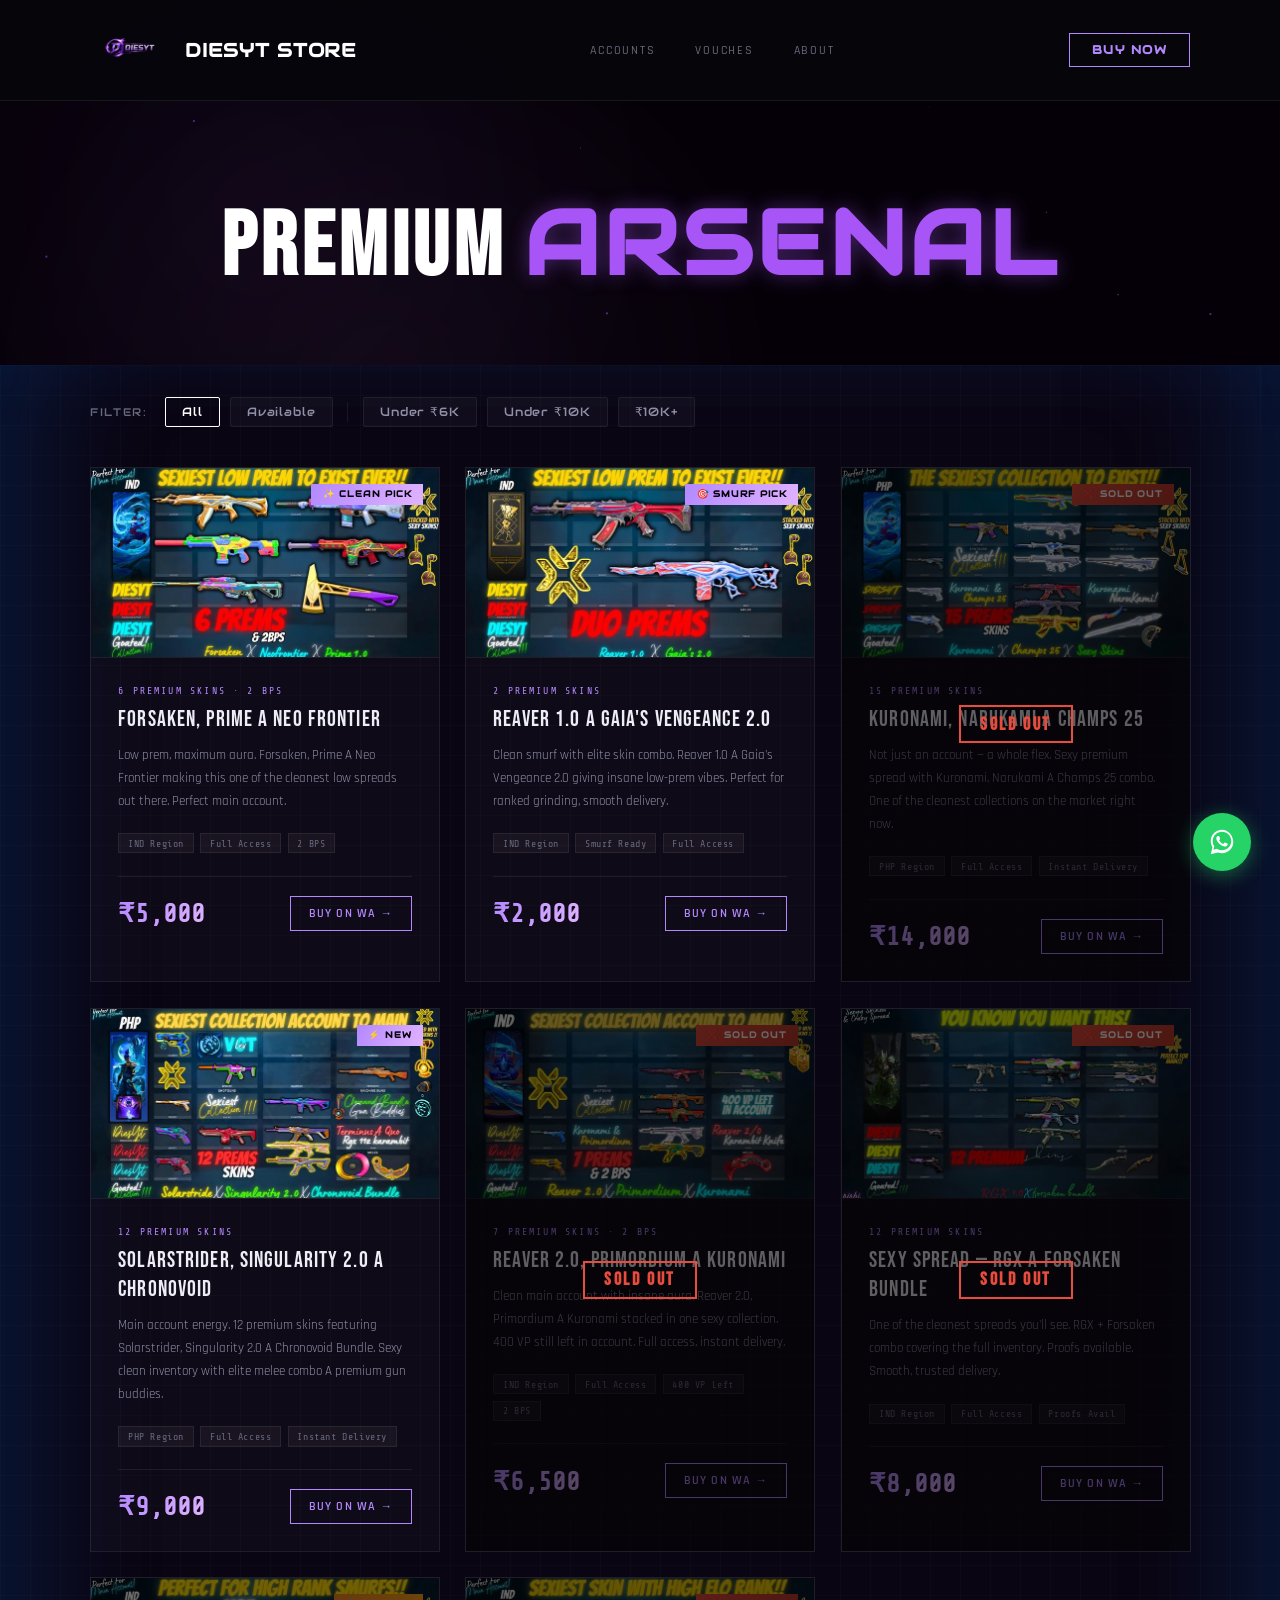
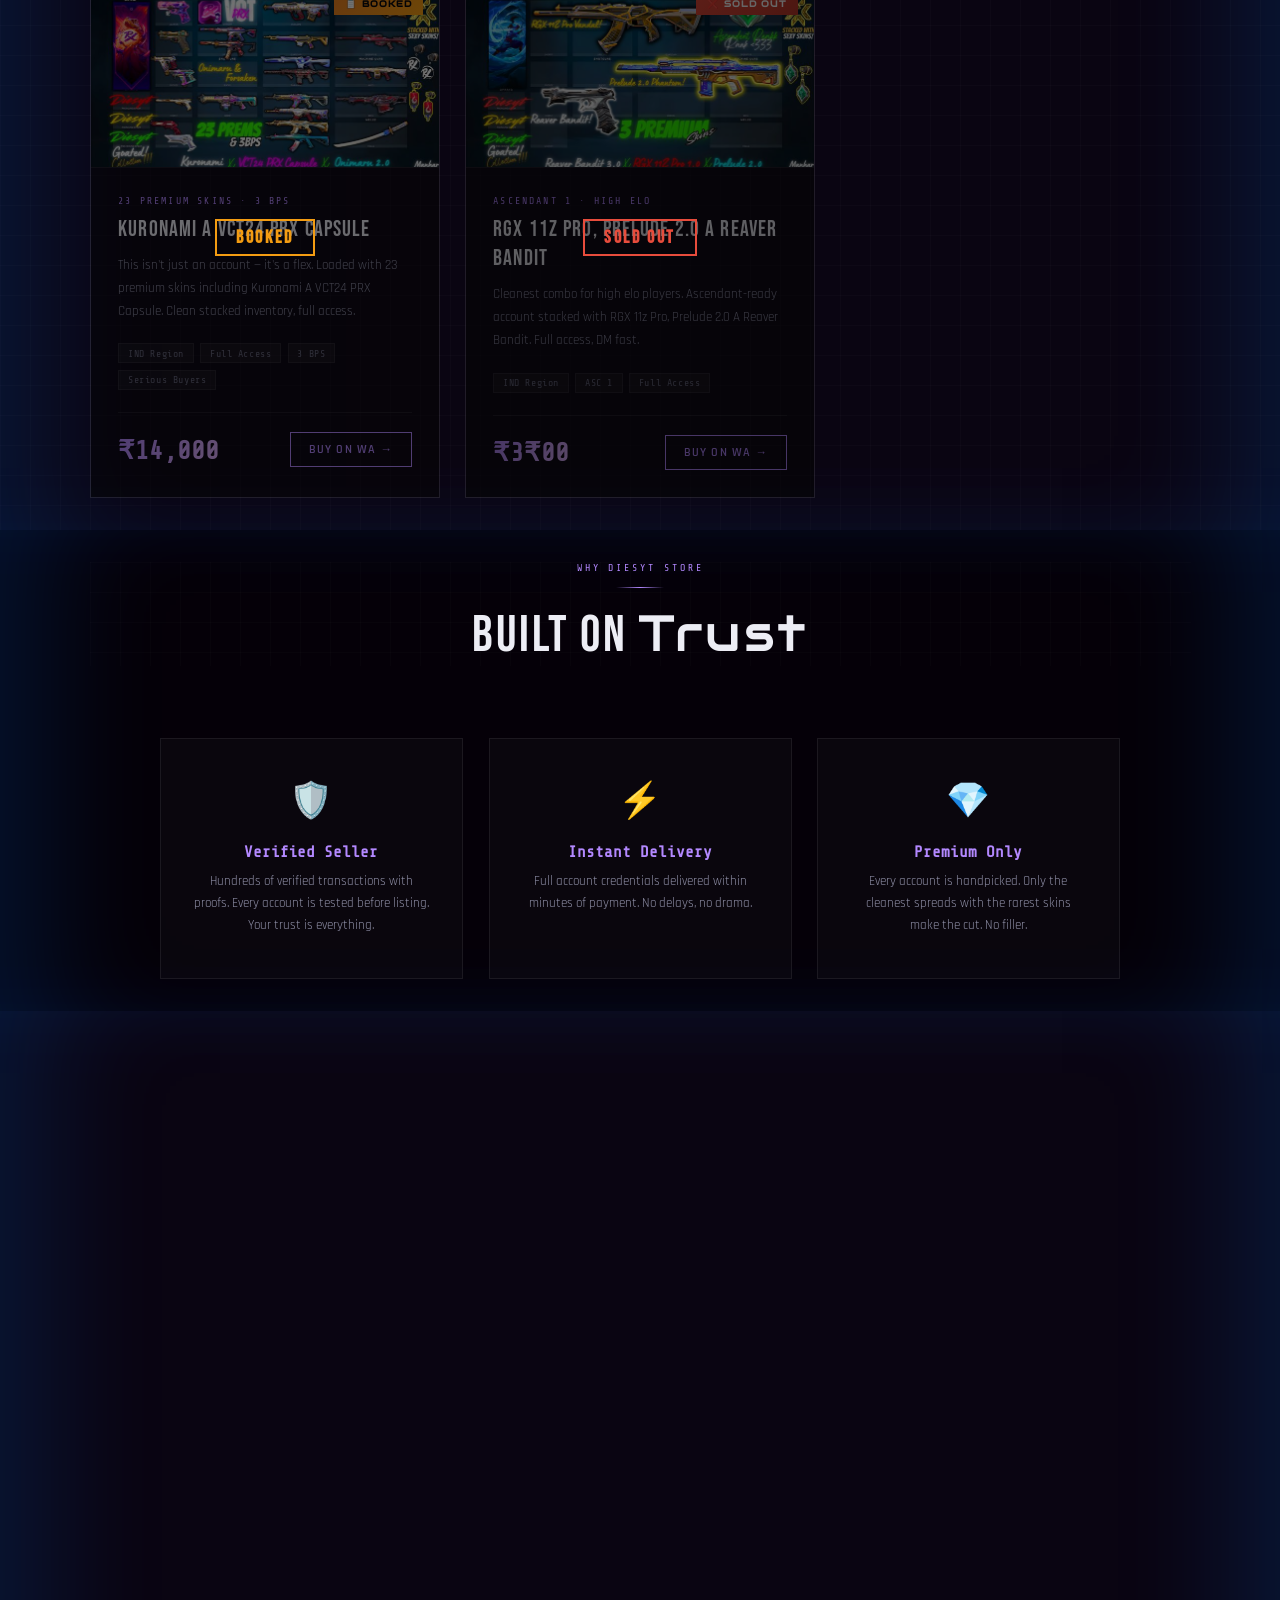
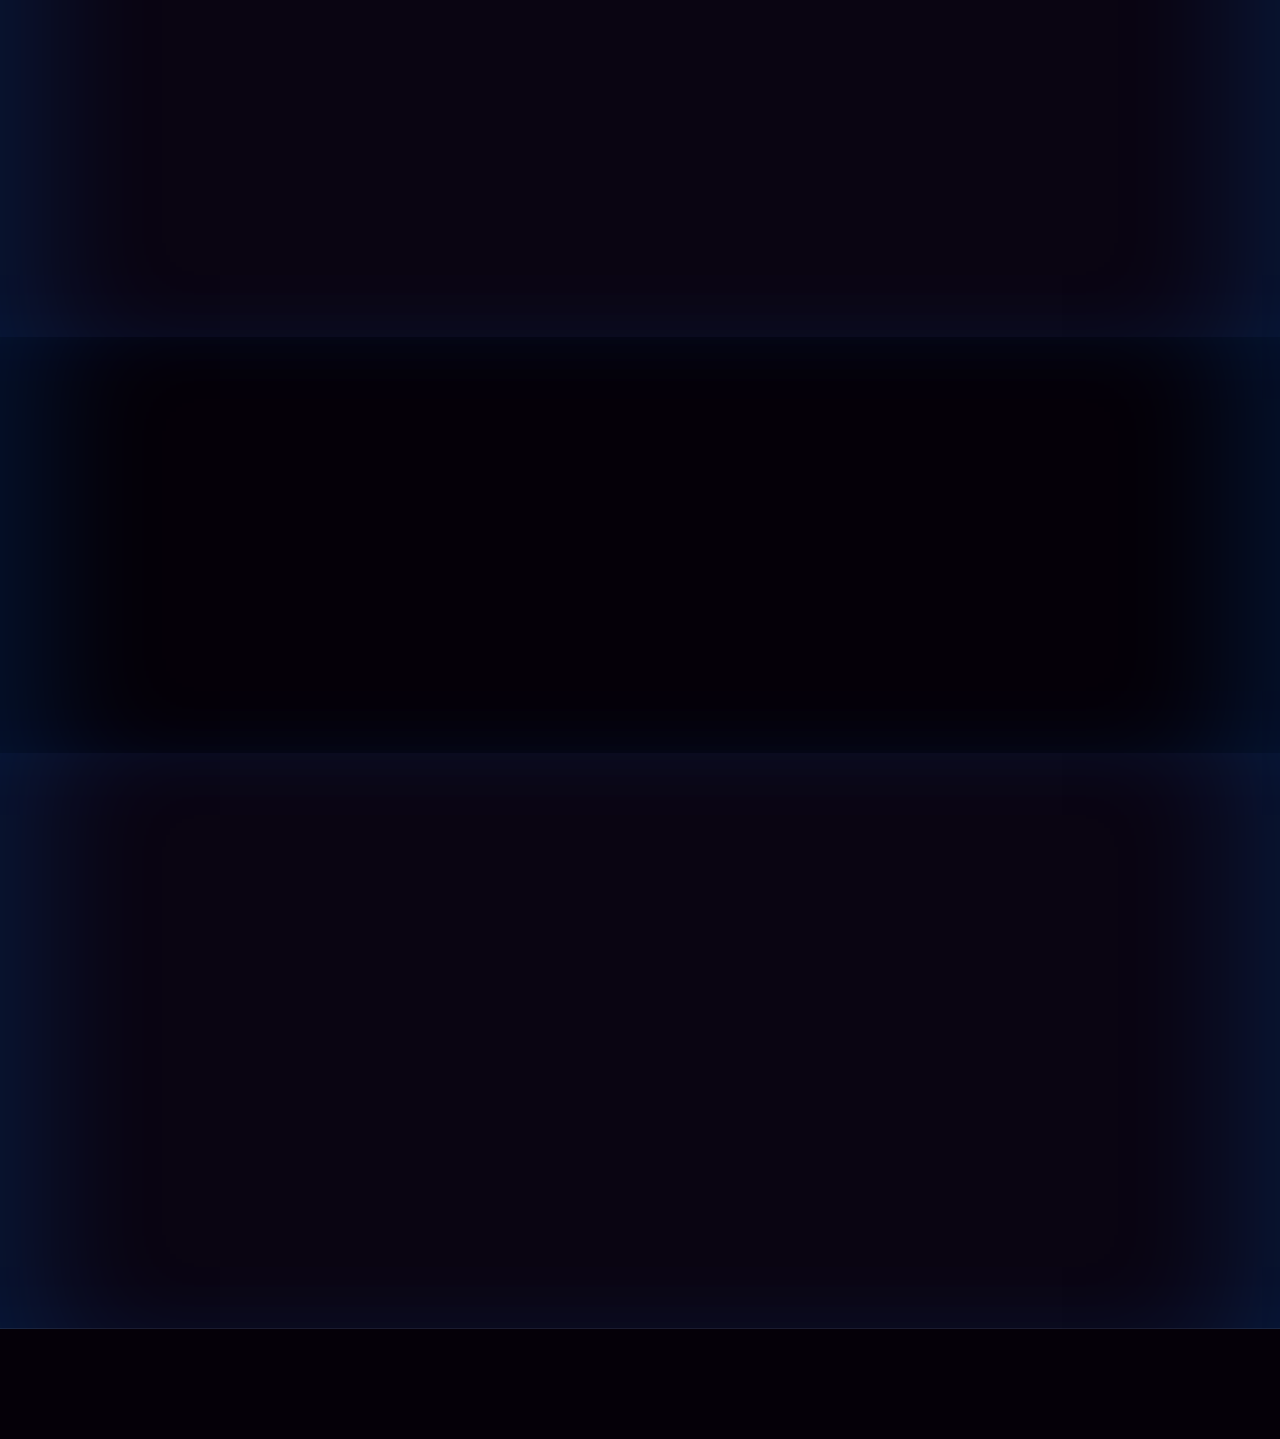
==== accounts.html @ c66bad21 "Add files via upload" ====
﻿<!DOCTYPE html>
<html lang="en">
<head>
  <meta charset="UTF-8" />
  <meta name="viewport" content="width=device-width, initial-scale=1.0" />
  <title>DIESYT STORE — Premium Valorant Accounts</title>
  <link href="https://fonts.googleapis.com/css2?family=Audiowide&family=Bebas+Neue&family=Rajdhani:wght@400;500;600;700&family=Barlow+Condensed:ital,wght@0,300;0,400;0,600;0,700;1,400&family=Share+Tech+Mono&display=swap" rel="stylesheet" />
  
<link rel="stylesheet" href="style.css" />
</head>
<body>

<canvas id="particle-canvas"></canvas>

<!-- NAV -->
<nav>
  <div class="nav-logo">
    <a href="index.html" style="display:flex; align-items:center; gap:0.8rem; text-decoration:none; color:inherit;">
      <img loading="lazy" decoding="async" src="logo.png" alt="Diesyt Logo" class="logo-img">
      <span>DIESYT STORE</span>
    </a>
  </div>
  <ul class="nav-links">
    <li><a href="accounts.html">Accounts</a></li>
    <li><a href="#vouches">Vouches</a></li>
    <li><a href="#why">About</a></li>
  </ul>
  <div class="nav-right">
    <a href="https://wa.me/919999220415?text=Hi%20I%20am%20interested%20in%20buying%20a%20Valorant%20account.%20Please%20share%20details" class="nav-btn">Buy Now</a>
  </div>
</nav>

<!-- HERO -->
<header style="padding: 100px 0 50px; text-align: center;"><h1 class="hero-h1" style="font-size: 3rem;">Premium <span class="shine">Arsenal</span></h1></header>

<!-- LISTINGS -->
<section id="listings">

  
  <!-- FILTER BAR -->
  <div id="filter-bar" class="reveal" style="max-width:1180px;margin:0 auto 2.5rem;display:flex;flex-wrap:wrap;gap:0.6rem;align-items:center;">
    <span style="font-family:'Audiowide',sans-serif;font-size:0.7rem;letter-spacing:0.15em;text-transform:uppercase;color:var(--muted);margin-right:0.5rem;">Filter:</span>

    <button class="filter-btn active" data-filter="all">All</button>
    <button class="filter-btn" data-filter="available">Available</button>

    <div style="width:1px;height:20px;background:var(--border);margin:0 0.3rem;"></div>

    <button class="filter-btn" data-filter="under6k">Under ₹6K</button>
    <button class="filter-btn" data-filter="under10k">Under ₹10K</button>
    <button class="filter-btn" data-filter="above10k">₹10K+</button>
  </div>

  

<div class="grid">
    <!-- 6 Prems -->
    <div class="card reveal" data-status="available" data-region="php" data-price="under6k" data-prems="6" style="transition-delay:0.16s">
      <div class="card-pill">✨ Clean Pick</div>
      <div class="card-thumb">
        <div class="card-thumb-bg"></div>
        <div class="card-glow"></div>
        <img loading="lazy" decoding="async" src="[data-uri]" style="width:100%;height:100%;object-fit:cover;display:block;position:absolute;inset:0;z-index:1;">
        <div class="card-thumb-accent"></div>
      </div>
      <div class="card-body">
        <p class="card-prems">6 Premium Skins · 2 BPS</p>
        <h3 class="card-name">Forsaken, Prime A Neo Frontier</h3>
        <p class="card-desc">Low prem, maximum aura. Forsaken, Prime A Neo Frontier making this one of the cleanest low spreads out there. Perfect main account.</p>
        <div class="card-tags">
          <span class="tag">IND Region</span>
          <span class="tag">Full Access</span>
          <span class="tag">2 BPS</span>
        </div>
        <div class="card-foot">
          <div class="card-price">₹5,000</div>
          <a href="https://wa.me/919999220415?text=Hey%2C%20I%20am%20interested%20in%20the%206%20PREMS%20SKINS%20account.%20Please%20share%20details." class="card-buy">Buy on WA →</a>
        </div>
      </div>
    </div>


    <!-- Smurf -->
    <div class="card reveal" data-status="available" data-region="ind" data-price="under3k" data-prems="2" style="transition-delay:0.32s">
      <div class="card-pill">🎯 Smurf Pick</div>
      <div class="card-thumb">
        <div class="card-thumb-bg"></div>
        <div class="card-glow"></div>
        <img loading="lazy" decoding="async" src="[data-uri]" style="width:100%;height:100%;object-fit:cover;display:block;position:absolute;inset:0;z-index:1;">
        <div class="card-thumb-accent"></div>
      </div>
      <div class="card-body">
        <p class="card-prems">2 Premium Skins</p>
        <h3 class="card-name">Reaver 1.0 A Gaia's Vengeance 2.0</h3>
        <p class="card-desc">Clean smurf with elite skin combo. Reaver 1.0 A Gaia's Vengeance 2.0 giving insane low-prem vibes. Perfect for ranked grinding, smooth delivery.</p>
        <div class="card-tags">
          <span class="tag">IND Region</span>
          <span class="tag">Smurf Ready</span>
          <span class="tag">Full Access</span>
        </div>
        <div class="card-foot">
          <div class="card-price">₹2,000</div>
          <a href="https://wa.me/919999220415?text=Hey%2C%20I%20am%20interested%20in%20the%20SMURF%20account.%20Please%20share%20details." class="card-buy">Buy on WA →</a>
        </div>
      </div>
    </div>



    <!-- 15 Prems Kuronami -->
    <div class="card reveal" data-status="sold" data-region="php" data-price="above10k" data-prems="15" style="transition-delay:0.4s">
      <div class="card-pill" style="background:linear-gradient(135deg,#e74c3c,#c0392b);color:#fff;">&#10060; Sold Out</div>
      <div style="position:absolute;inset:0;background:rgba(0,0,0,0.6);z-index:10;display:flex;align-items:center;justify-content:center;pointer-events:none;"><span style="font-family:'Bebas Neue',sans-serif;font-size:1.1rem;font-weight:700;color:#e74c3c;letter-spacing:0.15em;border:2px solid #e74c3c;padding:0.4rem 1.2rem;">SOLD OUT</span></div>
      <div class="card-thumb">
        <div class="card-thumb-bg"></div>
        <div class="card-glow"></div>
        <img loading="lazy" decoding="async" src="[data-uri]" style="width:100%;height:100%;object-fit:cover;display:block;position:absolute;inset:0;z-index:1;">
        <div class="card-thumb-accent"></div>
      </div>
      <div class="card-body">
        <p class="card-prems">15 Premium Skins</p>
        <h3 class="card-name">Kuronami, Narukami A Champs 25</h3>
        <p class="card-desc">Not just an account — a whole flex. Sexy premium spread with Kuronami, Narukami A Champs 25 combo. One of the cleanest collections on the market right now.</p>
        <div class="card-tags">
          <span class="tag">PHP Region</span>
          <span class="tag">Full Access</span>
          <span class="tag">Instant Delivery</span>
        </div>
        <div class="card-foot">
          <div class="card-price">₹14,000</div>
          <a href="https://wa.me/919999220415?text=Hey%2C%20I%20am%20interested%20in%20the%2015%20PREMS%20Kuronami%20%26%20Champs%2025%20account.%20Please%20share%20details." class="card-buy">Buy on WA →</a>
        </div>
      </div>
    </div>



    <!-- 12 Prems PHP - Solarstrider -->
    <div class="card reveal" data-status="available" data-region="php" data-price="under10k" data-prems="12" style="transition-delay:0.1s">
      <div class="card-pill">⚡ New</div>
      <div class="card-thumb">
        <div class="card-thumb-bg"></div>
        <div class="card-glow"></div>
        <img loading="lazy" decoding="async" src="[data-uri]" style="width:100%;height:100%;object-fit:cover;display:block;position:absolute;inset:0;z-index:1;">
        <div class="card-thumb-accent"></div>
      </div>
      <div class="card-body">
        <p class="card-prems">12 Premium Skins</p>
        <h3 class="card-name">Solarstrider, Singularity 2.0 A Chronovoid</h3>
        <p class="card-desc">Main account energy. 12 premium skins featuring Solarstrider, Singularity 2.0 A Chronovoid Bundle. Sexy clean inventory with elite melee combo A premium gun buddies.</p>
        <div class="card-tags">
          <span class="tag">PHP Region</span>
          <span class="tag">Full Access</span>
          <span class="tag">Instant Delivery</span>
        </div>
        <div class="card-foot">
          <div class="card-price">₹9,000</div>
          <a href="https://wa.me/919999220415?text=Hey%2C%20I%20am%20interested%20in%20the%2012%20PREMS%20Solarstrider%20%26%20Chronovoid%20account.%20Please%20share%20details." class="card-buy">Buy on WA →</a>
        </div>
      </div>
    </div>


    <!-- 7 Prems IND - Reaver 2.0 -->
    <div class="card reveal" data-status="sold" data-region="ind" data-price="under10k" data-prems="7" style="transition-delay:0.2s">
      <div class="card-pill" style="background:linear-gradient(135deg,#e74c3c,#c0392b);color:#fff;">&#10060; Sold Out</div>
      <div style="position:absolute;inset:0;background:rgba(0,0,0,0.6);z-index:10;display:flex;align-items:center;justify-content:center;pointer-events:none;"><span style="font-family:'Bebas Neue',sans-serif;font-size:1.1rem;font-weight:700;color:#e74c3c;letter-spacing:0.15em;border:2px solid #e74c3c;padding:0.4rem 1.2rem;">SOLD OUT</span></div>
      <div class="card-thumb">
        <div class="card-thumb-bg"></div>
        <div class="card-glow"></div>
        <img loading="lazy" decoding="async" src="[data-uri]" style="width:100%;height:100%;object-fit:cover;display:block;position:absolute;inset:0;z-index:1;">
        <div class="card-thumb-accent"></div>
      </div>
      <div class="card-body">
        <p class="card-prems">7 Premium Skins · 2 BPS</p>
        <h3 class="card-name">Reaver 2.0, Primordium A Kuronami</h3>
        <p class="card-desc">Clean main account with insane aura. Reaver 2.0, Primordium A Kuronami stacked in one sexy collection. 400 VP still left in account. Full access, instant delivery.</p>
        <div class="card-tags">
          <span class="tag">IND Region</span>
          <span class="tag">Full Access</span>
          <span class="tag">400 VP Left</span>
          <span class="tag">2 BPS</span>
        </div>
        <div class="card-foot">
          <div class="card-price">₹6,500</div>
          <a href="https://wa.me/919999220415?text=Hey%2C%20I%20am%20interested%20in%20the%207%20PREMS%20Reaver%202.0%20%26%20Kuronami%20account.%20Please%20share%20details." class="card-buy">Buy on WA →</a>
        </div>
      </div>
    </div>



    <!-- 12 Prems -->
    <div class="card reveal" data-status="sold" data-region="php" data-price="under10k" data-prems="12">
      <div class="card-pill" style="background:linear-gradient(135deg,#e74c3c,#c0392b);color:#fff;">❌ Sold Out</div>
      <div style="position:absolute;inset:0;background:rgba(0,0,0,0.6);z-index:10;display:flex;align-items:center;justify-content:center;pointer-events:none;"><span style="font-family:'Bebas Neue',sans-serif;font-size:1.1rem;font-weight:700;color:#e74c3c;letter-spacing:0.15em;border:2px solid #e74c3c;padding:0.4rem 1.2rem;">SOLD OUT</span></div>
      <div class="card-thumb">
        <div class="card-thumb-bg"></div>
        <div class="card-glow"></div>
        <img loading="lazy" decoding="async" src="[data-uri]" style="width:100%;height:100%;object-fit:cover;display:block;position:absolute;inset:0;z-index:1;">
        <div class="card-thumb-accent"></div>
      </div>
      <div class="card-body">
        <p class="card-prems">12 Premium Skins</p>
        <h3 class="card-name">Sexy Spread — RGX A Forsaken Bundle</h3>
        <p class="card-desc">One of the cleanest spreads you'll see. RGX + Forsaken combo covering the full inventory. Proofs available. Smooth, trusted delivery.</p>
        <div class="card-tags">
          <span class="tag">IND Region</span>
          <span class="tag">Full Access</span>
          <span class="tag">Proofs Avail</span>
        </div>
        <div class="card-foot">
          <div class="card-price">₹8,000</div>
          <a href="https://wa.me/919999220415?text=Hey%2C%20I%20am%20interested%20in%20the%2012%20PREMS%20SEXY%20SPREAD%20account.%20Please%20share%20details." class="card-buy">Buy on WA →</a>
        </div>
      </div>
    </div>


    <!-- 23 Prems -->
    <div class="card reveal" data-status="booked" data-region="ind" data-price="above10k" data-prems="23" style="transition-delay:0.08s">
      <div class="card-pill" style="background:linear-gradient(135deg,#e67e22,#f39c12);color:#07070c;">📋 Booked</div>
      <div style="position:absolute;inset:0;background:rgba(0, 0, 0, 0.55);z-index:10;display:flex;align-items:center;justify-content:center;pointer-events:none;"><span style="font-family:'Bebas Neue',sans-serif;font-size:1.1rem;font-weight:700;color:#f39c12;letter-spacing:0.15em;border:2px solid #f39c12;padding:0.4rem 1.2rem;">BOOKED</span></div>
      <div class="card-thumb">
        <div class="card-thumb-bg"></div>
        <div class="card-glow"></div>
        <img loading="lazy" decoding="async" src="[data-uri]" style="width:100%;height:100%;object-fit:cover;display:block;position:absolute;inset:0;z-index:1;">
        <div class="card-thumb-accent"></div>
      </div>
      <div class="card-body">
        <p class="card-prems">23 Premium Skins · 3 BPS</p>
        <h3 class="card-name">Kuronami A VCT24 PRX Capsule</h3>
        <p class="card-desc">This isn't just an account — it's a flex. Loaded with 23 premium skins including Kuronami A VCT24 PRX Capsule. Clean stacked inventory, full access.</p>
        <div class="card-tags">
          <span class="tag">IND Region</span>
          <span class="tag">Full Access</span>
          <span class="tag">3 BPS</span>
          <span class="tag">Serious Buyers</span>
        </div>
        <div class="card-foot">
          <div class="card-price">₹14,000</div>
          <a href="https://wa.me/919999220415?text=Hey%2C%20I%20am%20interested%20in%20the%2023%20PREMIUM%20SKINS%20account.%20Please%20share%20details." class="card-buy">Buy on WA →</a>
        </div>
      </div>
    </div>


    <!-- ASC 1 -->
    <div class="card reveal" data-status="sold" data-region="php" data-price="under6k" data-prems="0" style="transition-delay:0.24s">
      <div class="card-pill" style="background:linear-gradient(135deg,#e74c3c,#c0392b);color:#fff;">❌ Sold Out</div>
      <div style="position:absolute;inset:0;background:rgba(0,0,0,0.6);z-index:10;display:flex;align-items:center;justify-content:center;pointer-events:none;"><span style="font-family:'Bebas Neue',sans-serif;font-size:1.1rem;font-weight:700;color:#e74c3c;letter-spacing:0.15em;border:2px solid #e74c3c;padding:0.4rem 1.2rem;">SOLD OUT</span></div>
      <div class="card-thumb">
        <div class="card-thumb-bg"></div>
        <div class="card-glow"></div>
        <img loading="lazy" decoding="async" src="[data-uri]" style="width:100%;height:100%;object-fit:cover;display:block;position:absolute;inset:0;z-index:1;">
        <div class="card-thumb-accent"></div>
      </div>
      <div class="card-body">
        <p class="card-prems">Ascendant 1 · High Elo</p>
        <h3 class="card-name">RGX 11z Pro, Prelude 2.0 A Reaver Bandit</h3>
        <p class="card-desc">Cleanest combo for high elo players. Ascendant-ready account stacked with RGX 11z Pro, Prelude 2.0 A Reaver Bandit. Full access, DM fast.</p>
        <div class="card-tags">
          <span class="tag">IND Region</span>
          <span class="tag">ASC 1</span>
          <span class="tag">Full Access</span>
        </div>
        <div class="card-foot">
          <div class="card-price">₹3₹00</div>
          <a href="https://wa.me/919999220415?text=Hey%2C%20I%20am%20interested%20in%20the%20ASC%201%20account.%20Please%20share%20details." class="card-buy">Buy on WA →</a>
        </div>
      </div>
    </div>


  </div>
</section>

<!-- WHY -->
<section id="why">
  <div class="s-head reveal">
    <p class="s-eye">Why Diesyt Store</p>
    <div class="s-rule"></div>
    <h2 class="s-title">Built on <span class="shine">Trust</span></h2>
  </div>

  <div class="why-grid">
    <div class="why-card reveal">
      <span class="why-icon">🛡️</span>
      <div class="why-title">Verified Seller</div>
      <p class="why-desc">Hundreds of verified transactions with proofs. Every account is tested before listing. Your trust is everything.</p>
    </div>
    <div class="why-card reveal" style="transition-delay:0.1s">
      <span class="why-icon">⚡</span>
      <div class="why-title">Instant Delivery</div>
      <p class="why-desc">Full account credentials delivered within minutes of payment. No delays, no drama.</p>
    </div>
    <div class="why-card reveal" style="transition-delay:0.2s">
      <span class="why-icon">💎</span>
      <div class="why-title">Premium Only</div>
      <p class="why-desc">Every account is handpicked. Only the cleanest spreads with the rarest skins make the cut. No filler.</p>
    </div>
  </div>
</section>

<!-- VOUCHES -->
<section id="vouches">
  <div class="s-head reveal">
    <p class="s-eye">Customer Vouches</p>
    <div class="s-rule"></div>
    <h2 class="s-title">Real Buyers. <span class="shine">Real Results.</span></h2>
  </div>

  <div style="display:grid;grid-template-columns:repeat(auto-fill,minmax(280px, 1fr));gap:1.4rem;max-width:1000px;margin:0 auto 3rem;">

    <div class="vouch-card reveal" style="padding:0;overflow:hidden;">
      <img loading="lazy" decoding="async" src="[data-uri]" style="width:100%;display:block;border-radius:0;">
    </div>

    <div class="vouch-card reveal" style="padding:0;overflow:hidden;transition-delay:0.1s;">
      <img loading="lazy" decoding="async" src="[data-uri]" style="width:100%;display:block;border-radius:0;">
    </div>

    <div class="vouch-card reveal" style="padding:0;overflow:hidden;transition-delay:0.2s;">
      <img loading="lazy" decoding="async" src="[data-uri]" style="width:100%;display:block;border-radius:0;">
    </div>

    <div class="vouch-card reveal" style="padding:0;overflow:hidden;transition-delay:0.3s;">
      <img loading="lazy" decoding="async" src="[data-uri]" style="width:100%;display:block;border-radius:0;">
    </div>

  </div>
    <div class="vouch-card reveal" style="transition-delay:0.1s">
      <div class="vouch-stars">★ ★ ★ ★ ★</div>
      <p class="vouch-text">Legit seller bhai. Sent proofs before I paid. RGX account is clean, full access works perfectly. No issues whatsoever.</p>
      <div class="vouch-line"></div>
      <div class="vouch-author">Verified Buyer</div>
    </div>
    <div class="vouch-card reveal" style="transition-delay:0.2s">
      <div class="vouch-stars">★ ★ ★ ★ ★</div>
      <p class="vouch-text">Trusted guy. Got my smurf account within minutes. Already ranked up and the skins look clean. Will buy again for sure.</p>
      <div class="vouch-line"></div>
      <div class="vouch-author">Repeat Customer</div>
    </div>
  </div>

  <div class="vouches-cta reveal">
    <a href="https://chat.whatsapp.com/DoKjFZVwBpB0WTpKS8KIkM?mode=gi_t" class="btn-ghost">View All Vouches on WhatsApp →</a>
  </div>
</section>

<!-- CTA -->
<section id="cta">
  <h2 class="cta-title reveal">
    Ready to<br>
    <span class="shine">Dominate?</span>
  </h2>
  <p class="cta-sub reveal">Browse accounts, DM us on WhatsApp and get your credentials in minutes.</p>
  <div class="reveal">
    <a href="https://wa.me/919999220415?text=Hi%20I%20am%20interested%20in%20buying%20a%20Valorant%20account.%20Please%20share%20details" class="btn-gold" style="font-size:0.85rem; padding:1.1rem 3rem;">
      Shop Now on WhatsApp
    </a>
  </div>
</section>

<!-- FOOTER -->

<!-- FAQ -->
<section id="faq" style="padding:2rem 7%;background:var(--surface);">
  <div class="s-head reveal">
    <p class="s-eye">Got Questions?</p>
    <div class="s-rule"></div>
    <h2 class="s-title">FAQ</h2>
  </div>

  <div style="max-width:700px;margin:0 auto;display:flex;flex-direction:column;gap:1rem;">

    <div class="faq-item reveal">
      <button class="faq-q" onclick="toggleFaq(this)">
        Is it safe to buy? Will my account get banned? <span class="faq-icon">+</span>
      </button>
      <div class="faq-a">
        Yes, all accounts are completely safe to use. Accounts do not get banned unless there is unusual activity involved such as using hacks, cheats, scripts, or violating Riot's policies.
        <br><br>
        As long as the account is used normally like a regular player, there are no issues. We also make sure accounts are checked properly before sale for a smooth and safe experience.
      </div>
    </div>

    <div class="faq-item reveal" style="transition-delay:0.05s">
      <button class="faq-q" onclick="toggleFaq(this)">
        How do I receive the account after payment? <span class="faq-icon">+</span>
      </button>
      <div class="faq-a">
        Once you make the payment and it gets verified, we instantly send you the account details including the ID and password. We also help you secure the account by guiding you through changing the email, password, and enabling full security for a smooth and safe experience.
      </div>
    </div>

    <div class="faq-item reveal" style="transition-delay:0.1s">
      <button class="faq-q" onclick="toggleFaq(this)">
        Is the region IND for all accounts? <span class="faq-icon">+</span>
      </button>
      <div class="faq-a">
        Most of the accounts are IND region, but some may be from other Asia Pacific regions. Regardless of the region, all accounts can be played smoothly on Mumbai servers in India without any issues.
      </div>
    </div>

    <div class="faq-item reveal" style="transition-delay:0.15s">
      <button class="faq-q" onclick="toggleFaq(this)">
        What if I have an issue after buying? <span class="faq-icon">+</span>
      </button>
      <div class="faq-a">
        If you face any issue after purchasing, we always provide proper after-sale support and assistance. Customer satisfaction is our priority, and we make sure to help resolve any genuine issues related to the account.
      </div>
    </div>

  </div>
</section>



<footer>
  <div class="foot-logo">DIESYT STORE</div>
  <div class="foot-copy">© 2026 Diesyt Store — All rights reserved.</div>
  <div class="foot-links">
    <a href="https://wa.me/919999220415">Contact</a>
    <a href="https://chat.whatsapp.com/DoKjFZVwBpB0WTpKS8KIkM">Community</a>
  </div>
</footer>






<!-- Floating WhatsApp -->
<a href="https://wa.me/919999220415?text=Hi%20I%20am%20interested%20in%20buying%20a%20Valorant%20account." 
   style="
     position:fixed;
     bottom:1.8rem;
     right:1.8rem;
     z-index:999;
     width:58px;
     height:58px;
     border-radius:50%;
     background:#25d366;
     display:flex;
     align-items:center;
     justify-content:center;
     box-shadow:0 4px 20px rgba(37, 211, 102, 0.45);
     transition:transform 0.25s, box-shadow 0.25s;
     animation: waBounce 2.5s infinite;
   "
   onmouseover="this.style.transform='scale(1.12)'"
   onmouseout="this.style.transform='scale(1)'"
   title="Chat on WhatsApp"
>
  <svg width="30" height="30" viewBox="0 0 32 32" fill="white" xmlns="http://www.w3.org/2000/svg">
    <path d="M16 3C9.373 3 4 8.373 4 15c0 2.385.668 4.61 1.822 6.51L4 29l7.698-1.797A11.93 11.93 0 0016 28c6.627 0 12-5.373 12-12S22.627 3 16 3zm0 21.9a9.87 9.87 0 01-5.03-1.38l-.36-.214-3.732.872.9-3.63-.236-.374A9.862 9.862 0 016.1 15c0-5.467 4.433-9.9 9.9-9.9 5.467 0 9.9 4.433 9.9 9.9 0 5.468-4.433 9.9-9.9 9.9zm5.44-7.418c-.298-.15-1.766-.87-2.04-.969-.274-.099-.474-.149-.673.15-.199.298-.77.969-.944 1.168-.174.199-.349.224-.647.075-.298-.15-1.258-.464-2.396-1.48-.885-.79-1.482-1.765-1.656-2.063-.174-.298-.018-.459.13-.607.134-.134.298-.349.447-.523.15-.174.199-.298.299-.497.099-.199.05-.373-.025-.523-.075-.149-.673-1.622-.922-2.22-.243-.583-.49-.504-.673-.513l-.573-.01c-.199 0-.523.075-.797.373-.274.298-1.045 1.02-1.045 2.492 0 1.473 1.07 2.896 1.22 3.095.149.199 2.107 3.215 5.106 4.508.714.308 1.27.492 1.704.63.716.228 1.368.196 1.882.119.574-.085 1.766-.722 2.015-1.42.249-.697.249-1.295.174-1.42-.074-.124-.273-.199-.572-.348z"/>
  </svg>
</a>




<script src="script.js"></script>
</body>
</html>
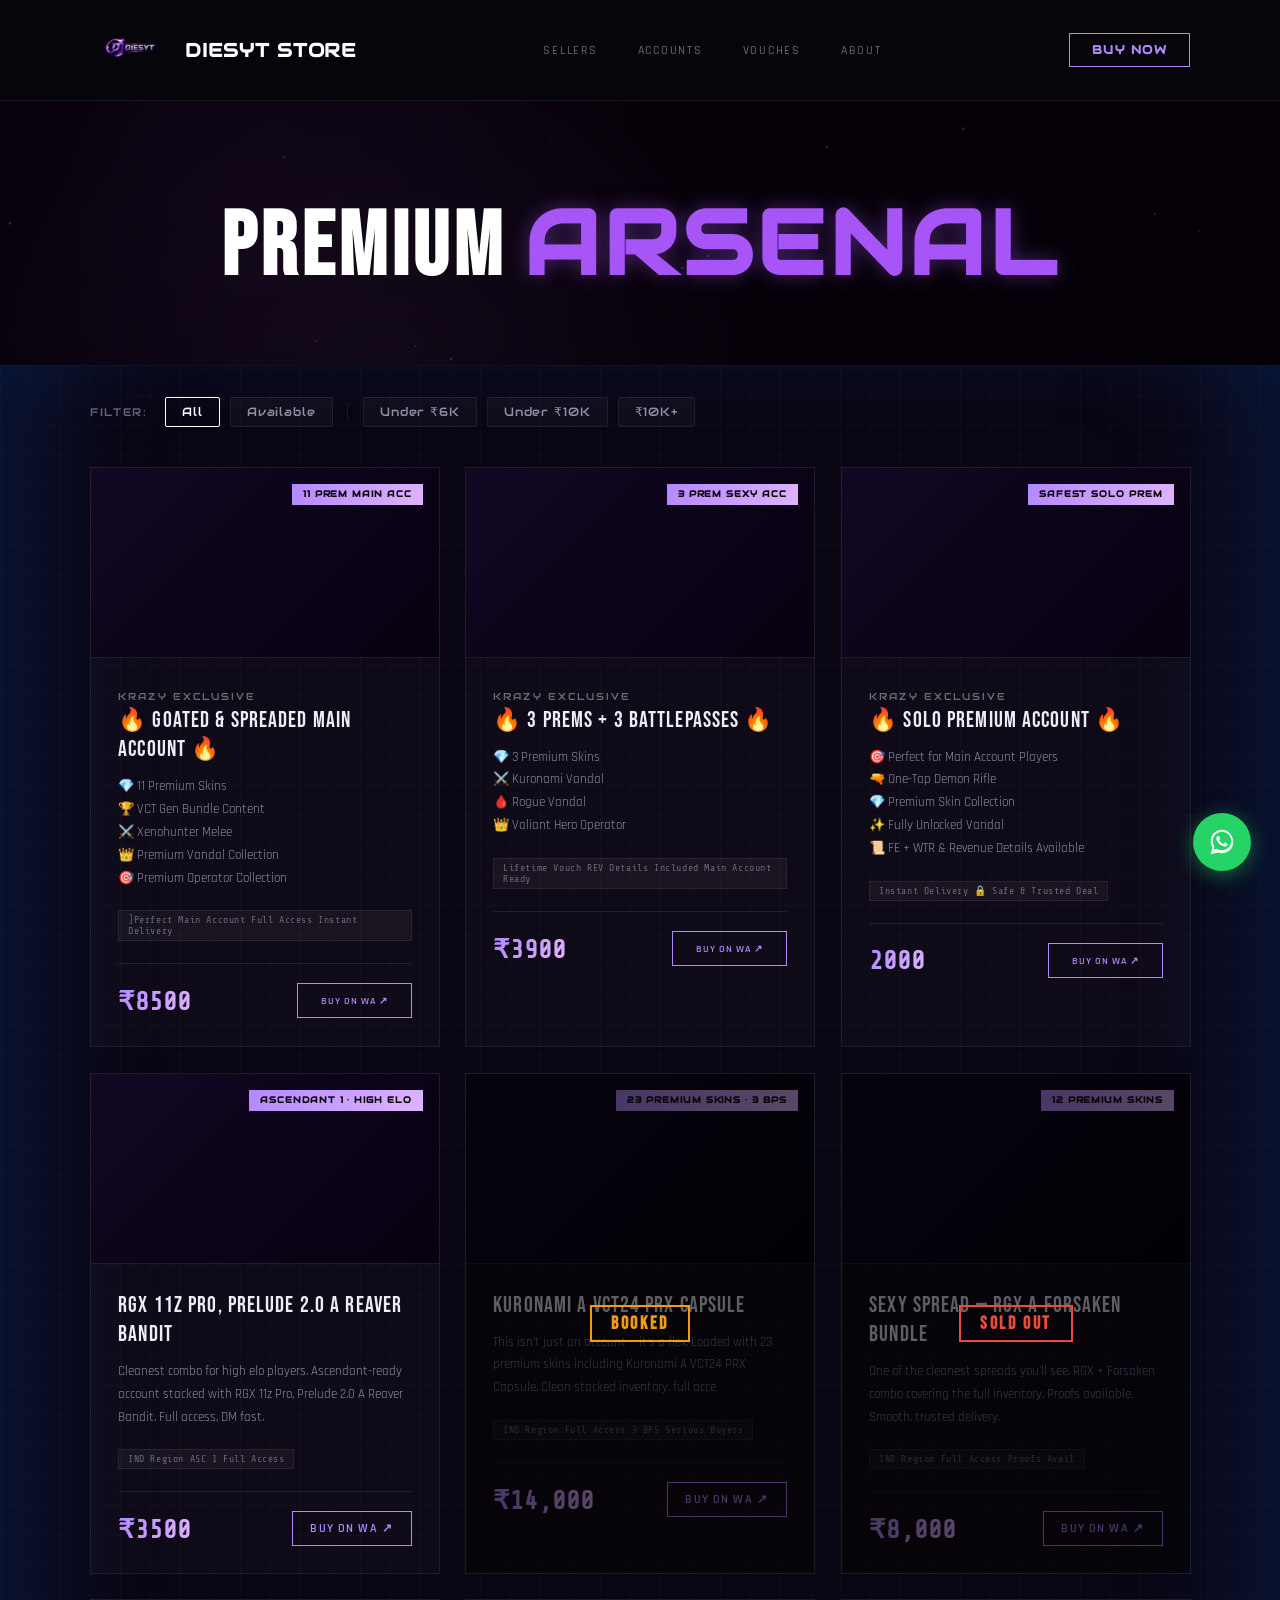
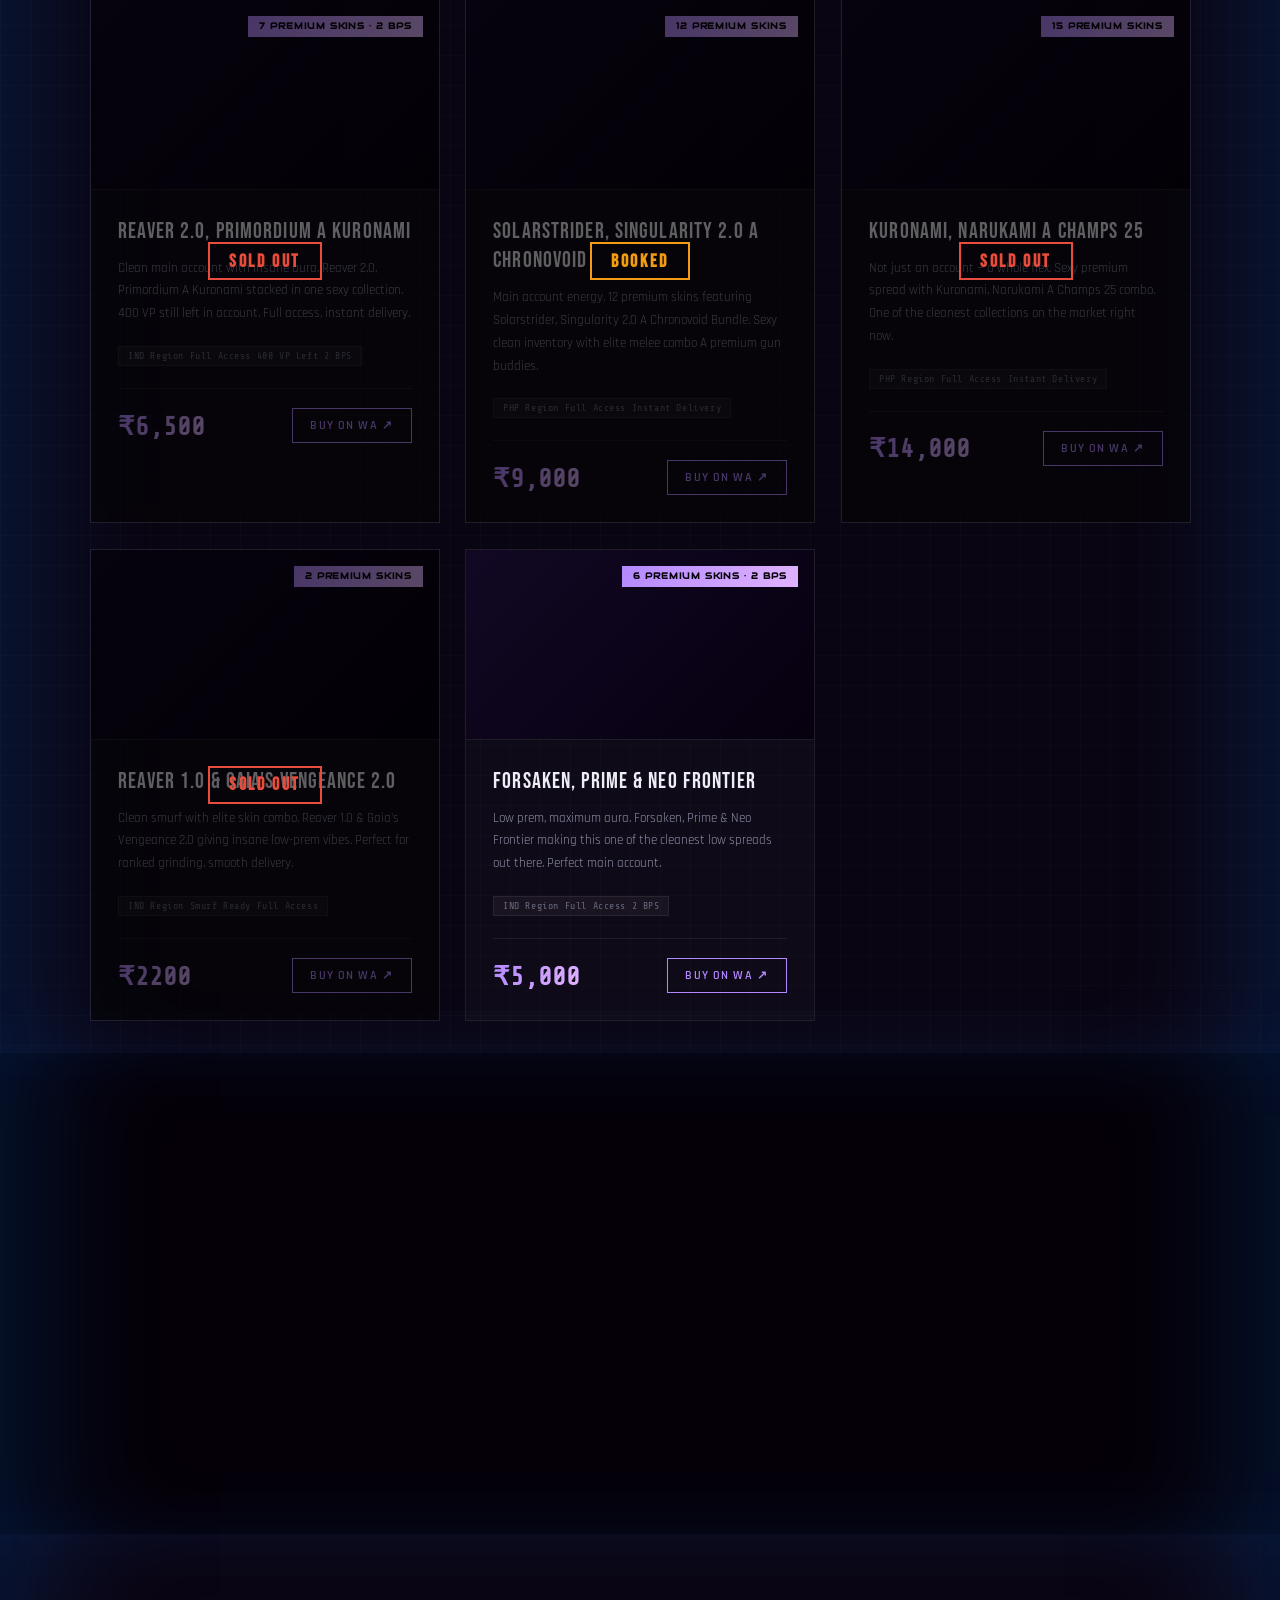
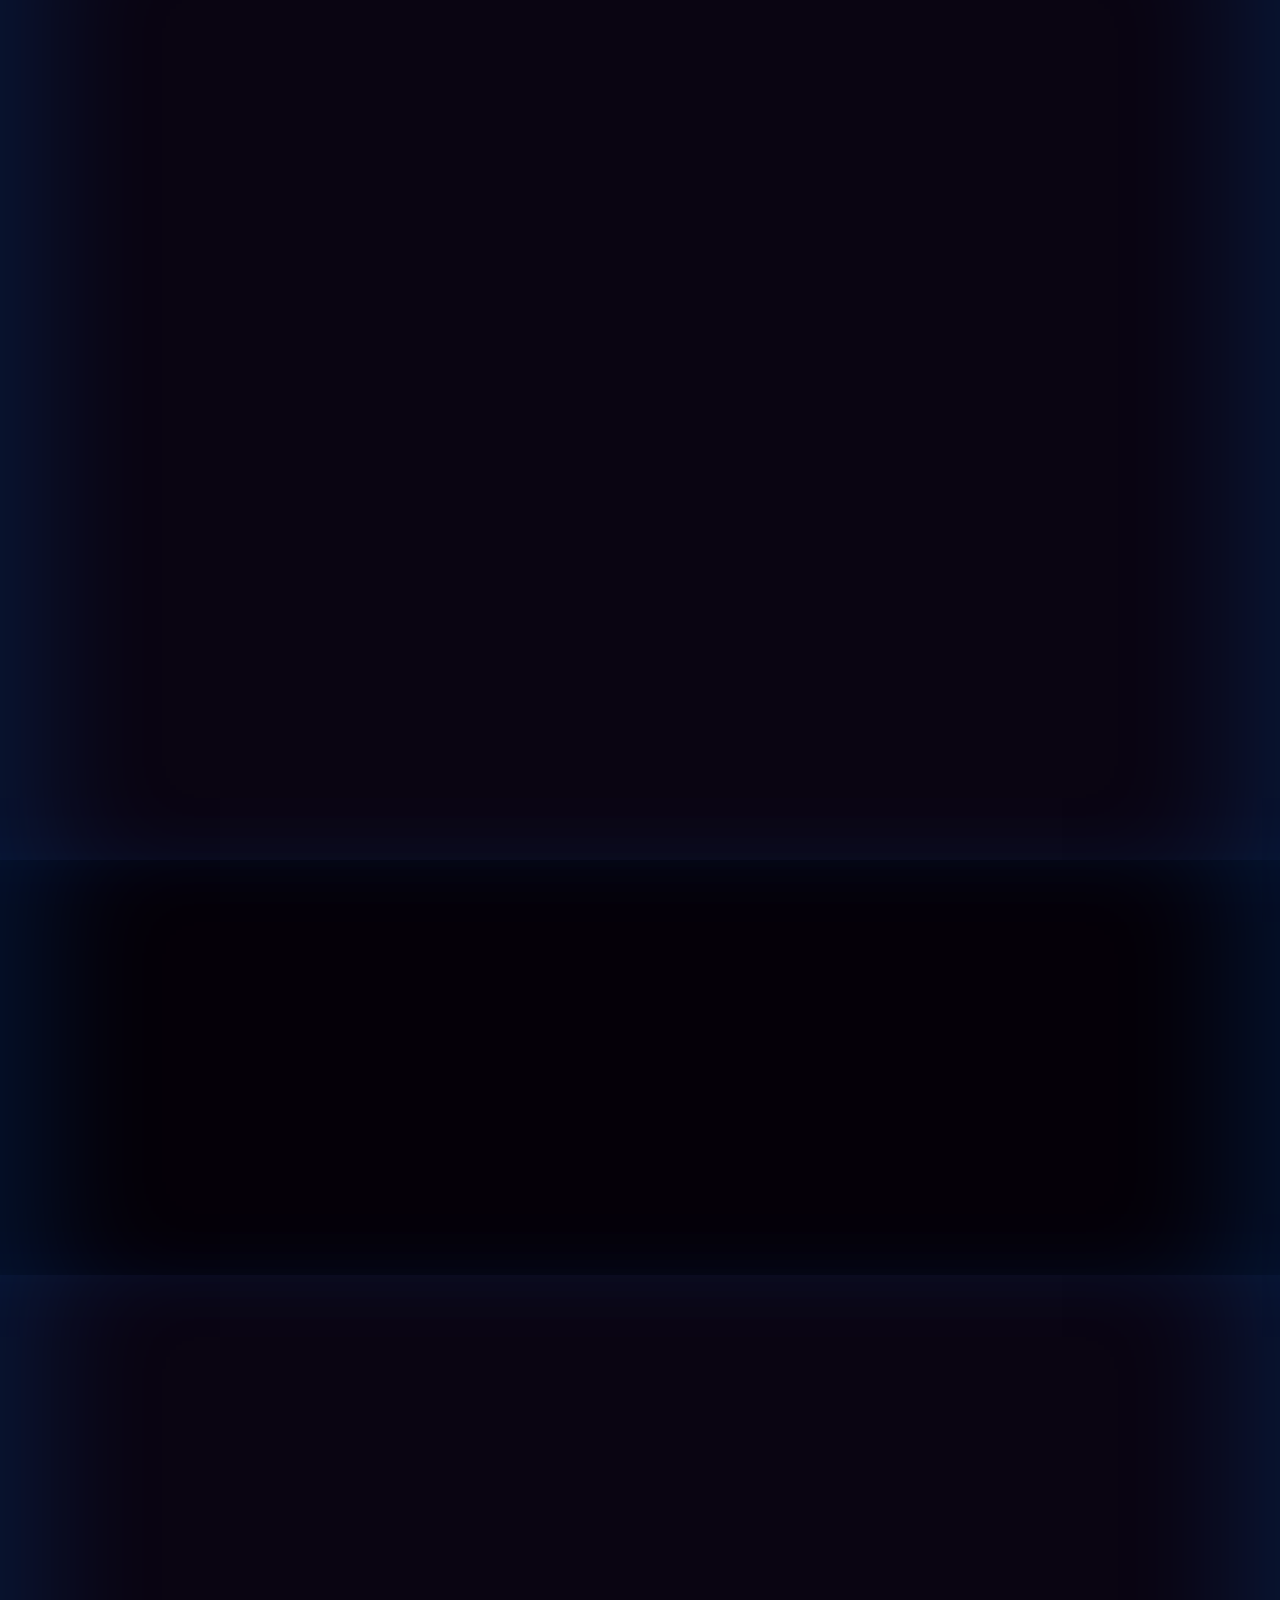
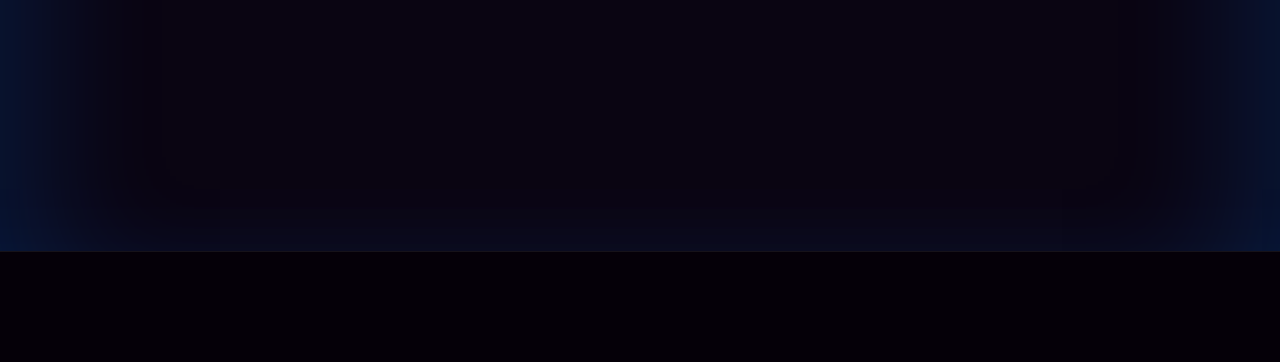
==== commit 29f304aa: "Add files via upload" ====
--- a/accounts.html
+++ b/accounts.html
@@ -21,7 +21,7 @@
     </a>
   </div>
   <ul class="nav-links">
-    <li><a href="accounts.html">Accounts</a></li>
+    <li><a href="sellers.html">Sellers</a></li><li><a href="accounts.html">Accounts</a></li>
     <li><a href="#vouches">Vouches</a></li>
     <li><a href="#why">About</a></li>
   </ul>
@@ -46,233 +46,292 @@
 
     <div style="width:1px;height:20px;background:var(--border);margin:0 0.3rem;"></div>
 
-    <button class="filter-btn" data-filter="under6k">Under ₹6K</button>
-    <button class="filter-btn" data-filter="under10k">Under ₹10K</button>
-    <button class="filter-btn" data-filter="above10k">₹10K+</button>
+    <button class="filter-btn" data-filter="under6k">Under &#x20B9;6K</button>
+    <button class="filter-btn" data-filter="under10k">Under &#x20B9;10K</button>
+    <button class="filter-btn" data-filter="above10k">&#x20B9;10K+</button>
   </div>
 
   
 
 <div class="grid">
-    <!-- 6 Prems -->
-    <div class="card reveal" data-status="available" data-region="php" data-price="under6k" data-prems="6" style="transition-delay:0.16s">
-      <div class="card-pill">✨ Clean Pick</div>
-      <div class="card-thumb">
-        <div class="card-thumb-bg"></div>
-        <div class="card-glow"></div>
-        <img loading="lazy" decoding="async" src="[data-uri]" style="width:100%;height:100%;object-fit:cover;display:block;position:absolute;inset:0;z-index:1;">
-        <div class="card-thumb-accent"></div>
-      </div>
-      <div class="card-body">
-        <p class="card-prems">6 Premium Skins · 2 BPS</p>
-        <h3 class="card-name">Forsaken, Prime A Neo Frontier</h3>
-        <p class="card-desc">Low prem, maximum aura. Forsaken, Prime A Neo Frontier making this one of the cleanest low spreads out there. Perfect main account.</p>
-        <div class="card-tags">
-          <span class="tag">IND Region</span>
-          <span class="tag">Full Access</span>
-          <span class="tag">2 BPS</span>
+<!-- CARDS_START -->
+    <div class="card reveal" data-seller="krazy" data-status="available" data-region="ap" data-price="under10k" data-prems="11">
+      <div class="card-pill">11 PREM MAIN ACC</div>
+      <div class="card-thumb">
+        <div class="card-thumb-bg"></div>
+        <div class="card-glow"></div>
+        <img loading="lazy" decoding="async" src="img_1781398714880_WhatsAppImage20260613at6.24.42AM.jpeg" alt="🔥 GOATED & SPREADED MAIN ACCOUNT 🔥">
+      </div>
+      <div class="card-body">
+        <div class="card-meta"><span style="font-family:'Audiowide',sans-serif;font-size:0.65rem;letter-spacing:0.2em;color:rgba(255,255,255,0.4);text-transform:uppercase;">KRAZY EXCLUSIVE</span></div>
+        <h3 class="card-name">🔥 GOATED & SPREADED MAIN ACCOUNT 🔥</h3>
+        <p class="card-desc">
+          💎 11 Premium Skins<br>
+          🏆 VCT Gen Bundle Content<br>
+          ⚔️ Xenohunter Melee<br>
+          👑 Premium Vandal Collection<br>
+          🎯 Premium Operator Collection
+        </p>
+        <div class="card-tags">
+          <span class="tag">]Perfect Main Account Full Access Instant Delivery</span>
+          
+        </div>
+        <div class="card-foot">
+          <div class="card-price">₹8500</div>
+          <a href="https://api.whatsapp.com/send/?phone=919999220415&text=Hey%2C+I+am+interested+in+buying+the+11+Prems+VCT+Gen+%26+Xenohunter+Melee+account.+Please+share+the+details.&type=phone_number&app_absent=0" class="card-buy" style="padding:0.6rem 1.4rem;font-size:0.65rem;">BUY ON WA &#x2197;</a>
+        </div>
+      </div>
+      
+    </div>
+    <div class="card reveal" data-seller="krazy" data-status="available" data-region="ind" data-price="under6k" data-prems="3">
+      <div class="card-pill">3 PREM SEXY ACC</div>
+      <div class="card-thumb">
+        <div class="card-thumb-bg"></div>
+        <div class="card-glow"></div>
+        <img loading="lazy" decoding="async" src="img_1781398526415_WhatsAppImage20260613at6.19.09AM.jpeg" alt="🔥 3 PREMS + 3 BATTLEPASSES 🔥">
+      </div>
+      <div class="card-body">
+        <div class="card-meta"><span style="font-family:'Audiowide',sans-serif;font-size:0.65rem;letter-spacing:0.2em;color:rgba(255,255,255,0.4);text-transform:uppercase;">KRAZY EXCLUSIVE</span></div>
+        <h3 class="card-name">🔥 3 PREMS + 3 BATTLEPASSES 🔥</h3>
+        <p class="card-desc">
+          💎 3 Premium Skins<br>
+          ⚔️ Kuronami Vandal<br>
+          🩸 Rogue Vandal<br>
+          👑 Valiant Hero Operator
+        </p>
+        <div class="card-tags">
+          <span class="tag">Lifetime Vouch REV Details Included Main Account Ready</span>
+          
+        </div>
+        <div class="card-foot">
+          <div class="card-price">₹3900</div>
+          <a href="https://api.whatsapp.com/send/?phone=919999220415&text=Hey%2C+I+am+interested+in+buying+the+3+Prems+Kuronami+Vandal%2C+Rogue+Vandal+%26+Valiant+Hero+Operator+account.+Please+share+the+details.&type=phone_number&app_absent=0" class="card-buy" style="padding:0.6rem 1.4rem;font-size:0.65rem;">BUY ON WA &#x2197;</a>
+        </div>
+      </div>
+      
+    </div>
+    <div class="card reveal" data-seller="krazy" data-status="available" data-region="ap" data-price="under3k" data-prems="1">
+      <div class="card-pill">SAFEST SOLO PREM </div>
+      <div class="card-thumb">
+        <div class="card-thumb-bg"></div>
+        <div class="card-glow"></div>
+        <img loading="lazy" decoding="async" src="img_1781398258209_acc1.jpeg" alt="🔥 SOLO PREMIUM ACCOUNT 🔥">
+      </div>
+      <div class="card-body">
+        <div class="card-meta"><span style="font-family:'Audiowide',sans-serif;font-size:0.65rem;letter-spacing:0.2em;color:rgba(255,255,255,0.4);text-transform:uppercase;">KRAZY EXCLUSIVE</span></div>
+        <h3 class="card-name">🔥 SOLO PREMIUM ACCOUNT 🔥</h3>
+        <p class="card-desc">
+          🎯 Perfect for Main Account Players<br>
+          🔫 One-Tap Demon Rifle<br>
+          💎 Premium Skin Collection<br>
+          ✨ Fully Unlocked Vandal<br>
+          📜 FE + WTR & Revenue Details Available
+        </p>
+        <div class="card-tags">
+          <span class="tag">Instant Delivery 🔒 Safe & Trusted Deal</span>
+          
+        </div>
+        <div class="card-foot">
+          <div class="card-price">2000</div>
+          <a href="https://api.whatsapp.com/send/?phone=919999220415&text=Hey%2C+I+am+interested+in+buying+the+Solo+Prem+Valiant+Hero+account.+Please+share+the+details.&type=phone_number&app_absent=0" class="card-buy" style="padding:0.6rem 1.4rem;font-size:0.65rem;">BUY ON WA &#x2197;</a>
+        </div>
+      </div>
+      
+    </div>
+    <div class="card reveal" data-seller="diesyt" data-status="available" data-region="ind" data-price="under6k" data-prems="3">
+      <div class="card-pill">Ascendant 1 · High Elo</div>
+      <div class="card-thumb">
+        <div class="card-thumb-bg"></div>
+        <div class="card-glow"></div>
+        <img loading="lazy" decoding="async" src="img_1781397875066_3prem.jpg" alt="RGX 11z Pro, Prelude 2.0 A Reaver Bandit">
+      </div>
+      <div class="card-body">
+        
+        <h3 class="card-name">RGX 11z Pro, Prelude 2.0 A Reaver Bandit</h3>
+        <p class="card-desc">
+          Cleanest combo for high elo players. Ascendant-ready account stacked with RGX 11z Pro, Prelude 2.0 A Reaver Bandit. Full access, DM fast.
+        </p>
+        <div class="card-tags">
+          <span class="tag">IND Region ASC 1 Full Access</span>
+          
+        </div>
+        <div class="card-foot">
+          <div class="card-price">₹3500</div>
+          <a href="https://api.whatsapp.com/send/?phone=919999220415&text=Hey%2C+I+am+interested+in+the+ASC+1+account.+Please+share+details.&type=phone_number&app_absent=0" class="card-buy">BUY ON WA &#x2197;</a>
+        </div>
+      </div>
+      
+    </div>
+    <div class="card reveal" data-seller="diesyt" data-status="booked" data-region="ind" data-price="above10k" data-prems="23">
+      <div class="card-pill">23 Premium Skins · 3 BPS</div>
+      <div class="card-thumb">
+        <div class="card-thumb-bg"></div>
+        <div class="card-glow"></div>
+        <img loading="lazy" decoding="async" src="img_1781397744373_23prem.jpg" alt="Kuronami A VCT24 PRX Capsule">
+      </div>
+      <div class="card-body">
+        
+        <h3 class="card-name">Kuronami A VCT24 PRX Capsule</h3>
+        <p class="card-desc">
+          This isn't just an account — it's a flex. Loaded with 23 premium skins including Kuronami A VCT24 PRX Capsule. Clean stacked inventory, full acce
+        </p>
+        <div class="card-tags">
+          <span class="tag">IND Region Full Access 3 BPS Serious Buyers</span>
+          
+        </div>
+        <div class="card-foot">
+          <div class="card-price">₹14,000</div>
+          <a href="https://api.whatsapp.com/send/?phone=919999220415&text=Hey%2C+I+am+interested+in+the+23+PREMIUM+SKINS+account.+Please+share+details.&type=phone_number&app_absent=0" class="card-buy">BUY ON WA &#x2197;</a>
+        </div>
+      </div>
+      <div style="position:absolute;inset:0;background:rgba(0,0,0,0.6);z-index:10;display:flex;align-items:center;justify-content:center;pointer-events:none;"><span style="font-family:'Bebas Neue',sans-serif;font-size:1.1rem;font-weight:700;color:#f39c12;letter-spacing:0.15em;border:2px solid #f39c12;padding:0.4rem 1.2rem;">BOOKED</span></div>
+    </div>
+    <div class="card reveal" data-seller="diesyt" data-status="sold" data-region="ind" data-price="under10k" data-prems="12">
+      <div class="card-pill">12 Premium Skins</div>
+      <div class="card-thumb">
+        <div class="card-thumb-bg"></div>
+        <div class="card-glow"></div>
+        <img loading="lazy" decoding="async" src="img_1781397543339_12prem2.jpg" alt="Sexy Spread — RGX A Forsaken Bundle">
+      </div>
+      <div class="card-body">
+        
+        <h3 class="card-name">Sexy Spread — RGX A Forsaken Bundle</h3>
+        <p class="card-desc">
+          One of the cleanest spreads you'll see. RGX + Forsaken combo covering the full inventory. Proofs available. Smooth, trusted delivery.
+        </p>
+        <div class="card-tags">
+          <span class="tag">IND Region Full Access Proofs Avail</span>
+          
+        </div>
+        <div class="card-foot">
+          <div class="card-price">₹8,000</div>
+          <a href="https://api.whatsapp.com/send/?phone=919999220415&text=Hey%2C+I+am+interested+in+the+12+PREMS+SEXY+SPREAD+account.+Please+share+details.&type=phone_number&app_absent=0" class="card-buy">BUY ON WA &#x2197;</a>
+        </div>
+      </div>
+      <div style="position:absolute;inset:0;background:rgba(0,0,0,0.6);z-index:10;display:flex;align-items:center;justify-content:center;pointer-events:none;"><span style="font-family:'Bebas Neue',sans-serif;font-size:1.1rem;font-weight:700;color:#e74c3c;letter-spacing:0.15em;border:2px solid #e74c3c;padding:0.4rem 1.2rem;">SOLD OUT</span></div>
+    </div>
+    <div class="card reveal" data-seller="diesyt" data-status="sold" data-region="ind" data-price="under6k" data-prems="7">
+      <div class="card-pill">7 Premium Skins · 2 BPS</div>
+      <div class="card-thumb">
+        <div class="card-thumb-bg"></div>
+        <div class="card-glow"></div>
+        <img loading="lazy" decoding="async" src="img_1781397447170_7prem.jpg" alt="Reaver 2.0, Primordium A Kuronami">
+      </div>
+      <div class="card-body">
+        
+        <h3 class="card-name">Reaver 2.0, Primordium A Kuronami</h3>
+        <p class="card-desc">
+          Clean main account with insane aura. Reaver 2.0, Primordium A Kuronami stacked in one sexy collection. 400 VP still left in account. Full access, instant delivery.
+        </p>
+        <div class="card-tags">
+          <span class="tag">IND Region Full Access 400 VP Left 2 BPS</span>
+          
+        </div>
+        <div class="card-foot">
+          <div class="card-price">₹6,500</div>
+          <a href="http://api.whatsapp.com/send/?phone=919999220415&text=Hey%2C+I+am+interested+in+the+7+PREMS+Reaver+2.0+%26+Kuronami+account.+Please+share+details.&type=phone_number&app_absent=0" class="card-buy">BUY ON WA &#x2197;</a>
+        </div>
+      </div>
+      <div style="position:absolute;inset:0;background:rgba(0,0,0,0.6);z-index:10;display:flex;align-items:center;justify-content:center;pointer-events:none;"><span style="font-family:'Bebas Neue',sans-serif;font-size:1.1rem;font-weight:700;color:#e74c3c;letter-spacing:0.15em;border:2px solid #e74c3c;padding:0.4rem 1.2rem;">SOLD OUT</span></div>
+    </div>
+    <div class="card reveal" data-seller="diesyt" data-status="booked" data-region="php" data-price="under10k" data-prems="12">
+      <div class="card-pill">12 Premium Skins</div>
+      <div class="card-thumb">
+        <div class="card-thumb-bg"></div>
+        <div class="card-glow"></div>
+        <img loading="lazy" decoding="async" src="img_1781397308607_12prem.jpg" alt="Solarstrider, Singularity 2.0 A Chronovoid">
+      </div>
+      <div class="card-body">
+        
+        <h3 class="card-name">Solarstrider, Singularity 2.0 A Chronovoid</h3>
+        <p class="card-desc">
+          Main account energy. 12 premium skins featuring Solarstrider, Singularity 2.0 A Chronovoid Bundle. Sexy clean inventory with elite melee combo A premium gun buddies.
+        </p>
+        <div class="card-tags">
+          <span class="tag">PHP Region Full Access Instant Delivery</span>
+          
+        </div>
+        <div class="card-foot">
+          <div class="card-price">₹9,000</div>
+          <a href="https://api.whatsapp.com/send/?phone=919999220415&text=Hey%2C+I+am+interested+in+the+12+PREMS+Solarstrider+%26+Chronovoid+account.+Please+share+details.&type=phone_number&app_absent=0" class="card-buy">BUY ON WA &#x2197;</a>
+        </div>
+      </div>
+      <div style="position:absolute;inset:0;background:rgba(0,0,0,0.6);z-index:10;display:flex;align-items:center;justify-content:center;pointer-events:none;"><span style="font-family:'Bebas Neue',sans-serif;font-size:1.1rem;font-weight:700;color:#f39c12;letter-spacing:0.15em;border:2px solid #f39c12;padding:0.4rem 1.2rem;">BOOKED</span></div>
+    </div>
+    <div class="card reveal" data-seller="diesyt" data-status="sold" data-region="php" data-price="above10k" data-prems="15">
+      <div class="card-pill">15 Premium Skins</div>
+      <div class="card-thumb">
+        <div class="card-thumb-bg"></div>
+        <div class="card-glow"></div>
+        <img loading="lazy" decoding="async" src="img_1781397114639_15prem.jpg" alt="Kuronami, Narukami A Champs 25">
+      </div>
+      <div class="card-body">
+        
+        <h3 class="card-name">Kuronami, Narukami A Champs 25</h3>
+        <p class="card-desc">
+          Not just an account — a whole flex. Sexy premium spread with Kuronami, Narukami A Champs 25 combo. One of the cleanest collections on the market right now.
+        </p>
+        <div class="card-tags">
+          <span class="tag">PHP Region Full Access Instant Delivery</span>
+          
+        </div>
+        <div class="card-foot">
+          <div class="card-price">₹14,000</div>
+          <a href="https://api.whatsapp.com/send/?phone=919999220415&text=Hey%2C+I+am+interested+in+the+15+PREMS+Kuronami+%26+Champs+25+account.+Please+share+details.&type=phone_number&app_absent=0" class="card-buy">BUY ON WA &#x2197;</a>
+        </div>
+      </div>
+      <div style="position:absolute;inset:0;background:rgba(0,0,0,0.6);z-index:10;display:flex;align-items:center;justify-content:center;pointer-events:none;"><span style="font-family:'Bebas Neue',sans-serif;font-size:1.1rem;font-weight:700;color:#e74c3c;letter-spacing:0.15em;border:2px solid #e74c3c;padding:0.4rem 1.2rem;">SOLD OUT</span></div>
+    </div>
+    <div class="card reveal" data-seller="diesyt" data-status="sold" data-region="ind" data-price="under3k" data-prems="2">
+      <div class="card-pill">2 Premium Skins</div>
+      <div class="card-thumb">
+        <div class="card-thumb-bg"></div>
+        <div class="card-glow"></div>
+        <img loading="lazy" decoding="async" src="img_1781397020349_2prem.jpg" alt="Reaver 1.0 & Gaia's Vengeance 2.0">
+      </div>
+      <div class="card-body">
+        
+        <h3 class="card-name">Reaver 1.0 & Gaia's Vengeance 2.0</h3>
+        <p class="card-desc">
+          Clean smurf with elite skin combo. Reaver 1.0 & Gaia's Vengeance 2.0 giving insane low-prem vibes. Perfect for ranked grinding, smooth delivery.
+        </p>
+        <div class="card-tags">
+          <span class="tag">IND Region Smurf Ready Full Access</span>
+          
+        </div>
+        <div class="card-foot">
+          <div class="card-price">₹2200</div>
+          <a href="https://api.whatsapp.com/send/?phone=919999220415&text=Hey%2C+I+am+interested+in+the+SMURF+account.+Please+share+details.&type=phone_number&app_absent=0" class="card-buy">BUY ON WA &#x2197;</a>
+        </div>
+      </div>
+      <div style="position:absolute;inset:0;background:rgba(0,0,0,0.6);z-index:10;display:flex;align-items:center;justify-content:center;pointer-events:none;"><span style="font-family:'Bebas Neue',sans-serif;font-size:1.1rem;font-weight:700;color:#e74c3c;letter-spacing:0.15em;border:2px solid #e74c3c;padding:0.4rem 1.2rem;">SOLD OUT</span></div>
+    </div>
+    <div class="card reveal" data-seller="diesyt" data-status="available" data-region="ind" data-price="under6k" data-prems="6">
+      <div class="card-pill">6 Premium Skins · 2 BPS</div>
+      <div class="card-thumb">
+        <div class="card-thumb-bg"></div>
+        <div class="card-glow"></div>
+        <img loading="lazy" decoding="async" src="img_1781396531146_6prems.jpg" alt="Forsaken, Prime & Neo Frontier">
+      </div>
+      <div class="card-body">
+        
+        <h3 class="card-name">Forsaken, Prime & Neo Frontier</h3>
+        <p class="card-desc">
+          Low prem, maximum aura. Forsaken, Prime & Neo Frontier making this one of the cleanest low spreads out there. Perfect main account.
+        </p>
+        <div class="card-tags">
+          <span class="tag">IND Region Full Access 2 BPS</span>
+          
         </div>
         <div class="card-foot">
           <div class="card-price">₹5,000</div>
-          <a href="https://wa.me/919999220415?text=Hey%2C%20I%20am%20interested%20in%20the%206%20PREMS%20SKINS%20account.%20Please%20share%20details." class="card-buy">Buy on WA →</a>
-        </div>
-      </div>
-    </div>
-
-
-    <!-- Smurf -->
-    <div class="card reveal" data-status="available" data-region="ind" data-price="under3k" data-prems="2" style="transition-delay:0.32s">
-      <div class="card-pill">🎯 Smurf Pick</div>
-      <div class="card-thumb">
-        <div class="card-thumb-bg"></div>
-        <div class="card-glow"></div>
-        <img loading="lazy" decoding="async" src="[data-uri]" style="width:100%;height:100%;object-fit:cover;display:block;position:absolute;inset:0;z-index:1;">
-        <div class="card-thumb-accent"></div>
-      </div>
-      <div class="card-body">
-        <p class="card-prems">2 Premium Skins</p>
-        <h3 class="card-name">Reaver 1.0 A Gaia's Vengeance 2.0</h3>
-        <p class="card-desc">Clean smurf with elite skin combo. Reaver 1.0 A Gaia's Vengeance 2.0 giving insane low-prem vibes. Perfect for ranked grinding, smooth delivery.</p>
-        <div class="card-tags">
-          <span class="tag">IND Region</span>
-          <span class="tag">Smurf Ready</span>
-          <span class="tag">Full Access</span>
-        </div>
-        <div class="card-foot">
-          <div class="card-price">₹2,000</div>
-          <a href="https://wa.me/919999220415?text=Hey%2C%20I%20am%20interested%20in%20the%20SMURF%20account.%20Please%20share%20details." class="card-buy">Buy on WA →</a>
-        </div>
-      </div>
-    </div>
-
-
-
-    <!-- 15 Prems Kuronami -->
-    <div class="card reveal" data-status="sold" data-region="php" data-price="above10k" data-prems="15" style="transition-delay:0.4s">
-      <div class="card-pill" style="background:linear-gradient(135deg,#e74c3c,#c0392b);color:#fff;">&#10060; Sold Out</div>
-      <div style="position:absolute;inset:0;background:rgba(0,0,0,0.6);z-index:10;display:flex;align-items:center;justify-content:center;pointer-events:none;"><span style="font-family:'Bebas Neue',sans-serif;font-size:1.1rem;font-weight:700;color:#e74c3c;letter-spacing:0.15em;border:2px solid #e74c3c;padding:0.4rem 1.2rem;">SOLD OUT</span></div>
-      <div class="card-thumb">
-        <div class="card-thumb-bg"></div>
-        <div class="card-glow"></div>
-        <img loading="lazy" decoding="async" src="[data-uri]" style="width:100%;height:100%;object-fit:cover;display:block;position:absolute;inset:0;z-index:1;">
-        <div class="card-thumb-accent"></div>
-      </div>
-      <div class="card-body">
-        <p class="card-prems">15 Premium Skins</p>
-        <h3 class="card-name">Kuronami, Narukami A Champs 25</h3>
-        <p class="card-desc">Not just an account — a whole flex. Sexy premium spread with Kuronami, Narukami A Champs 25 combo. One of the cleanest collections on the market right now.</p>
-        <div class="card-tags">
-          <span class="tag">PHP Region</span>
-          <span class="tag">Full Access</span>
-          <span class="tag">Instant Delivery</span>
-        </div>
-        <div class="card-foot">
-          <div class="card-price">₹14,000</div>
-          <a href="https://wa.me/919999220415?text=Hey%2C%20I%20am%20interested%20in%20the%2015%20PREMS%20Kuronami%20%26%20Champs%2025%20account.%20Please%20share%20details." class="card-buy">Buy on WA →</a>
-        </div>
-      </div>
-    </div>
-
-
-
-    <!-- 12 Prems PHP - Solarstrider -->
-    <div class="card reveal" data-status="available" data-region="php" data-price="under10k" data-prems="12" style="transition-delay:0.1s">
-      <div class="card-pill">⚡ New</div>
-      <div class="card-thumb">
-        <div class="card-thumb-bg"></div>
-        <div class="card-glow"></div>
-        <img loading="lazy" decoding="async" src="[data-uri]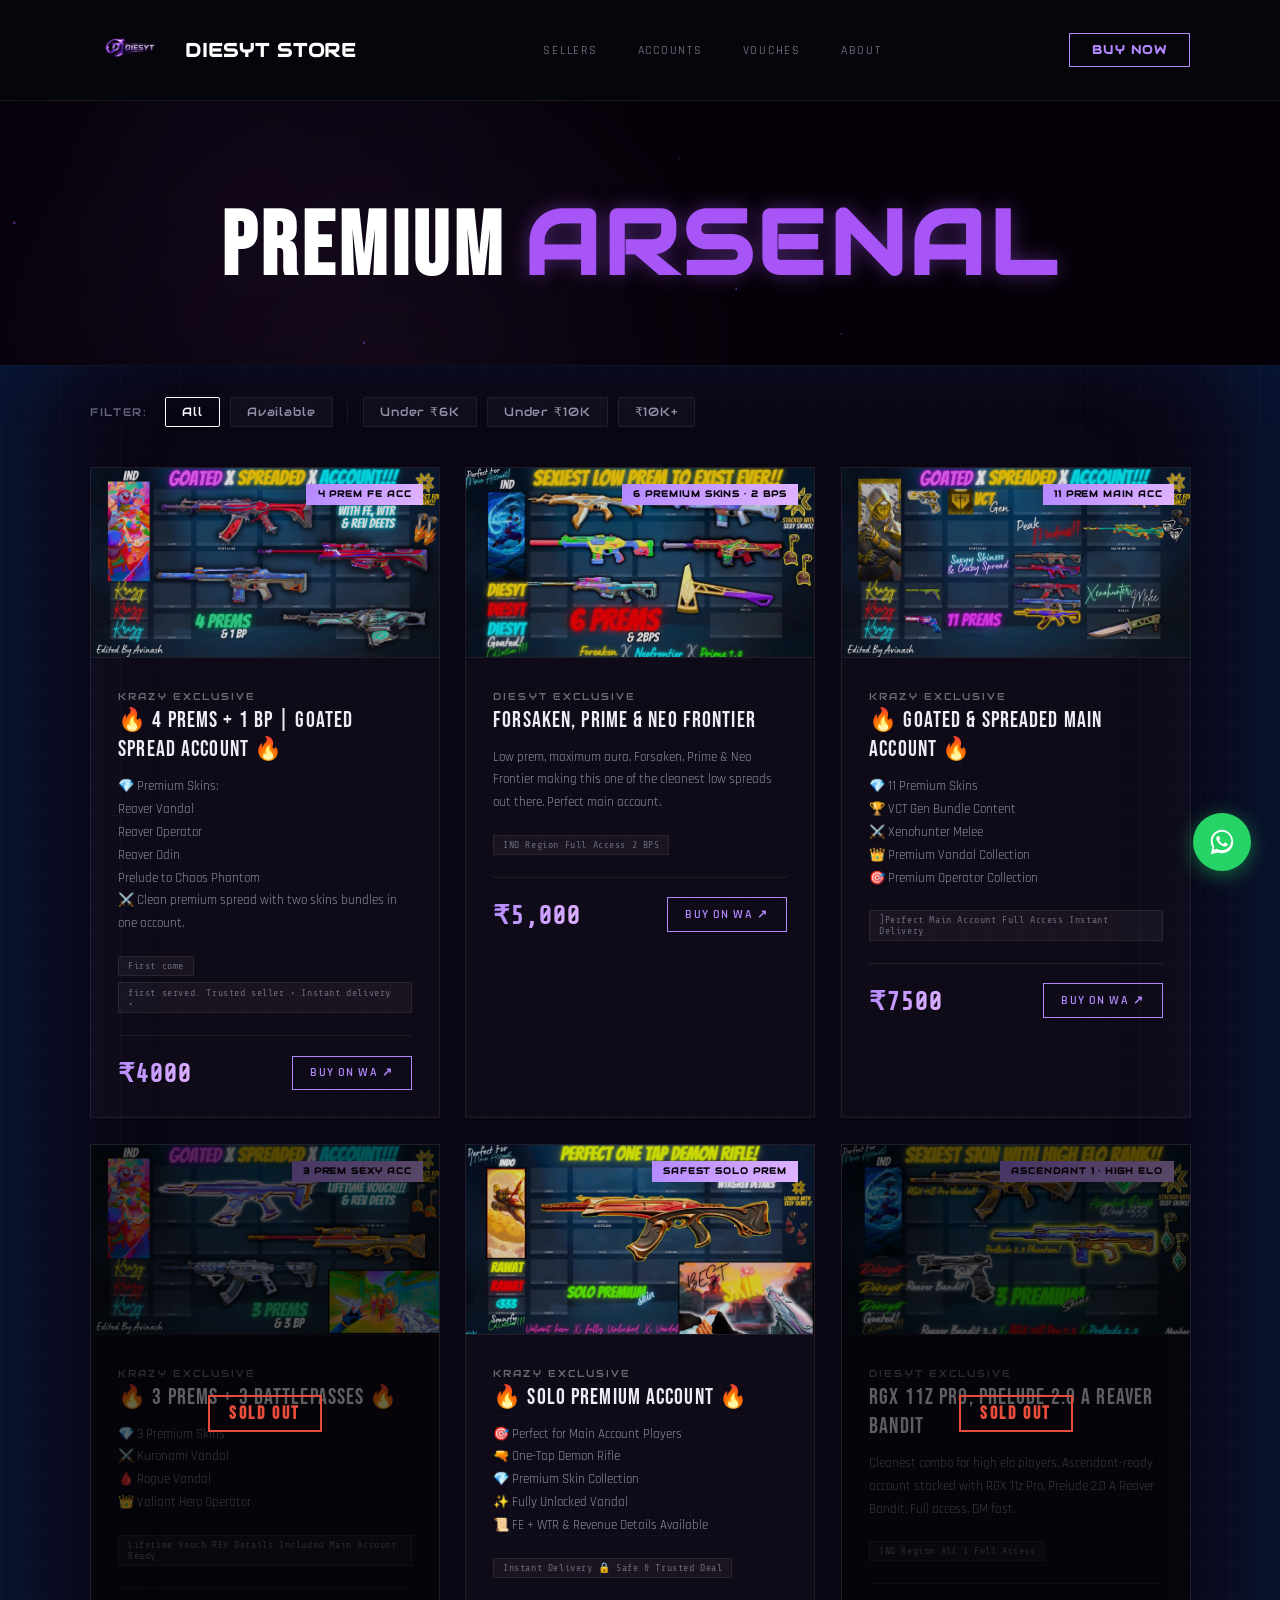
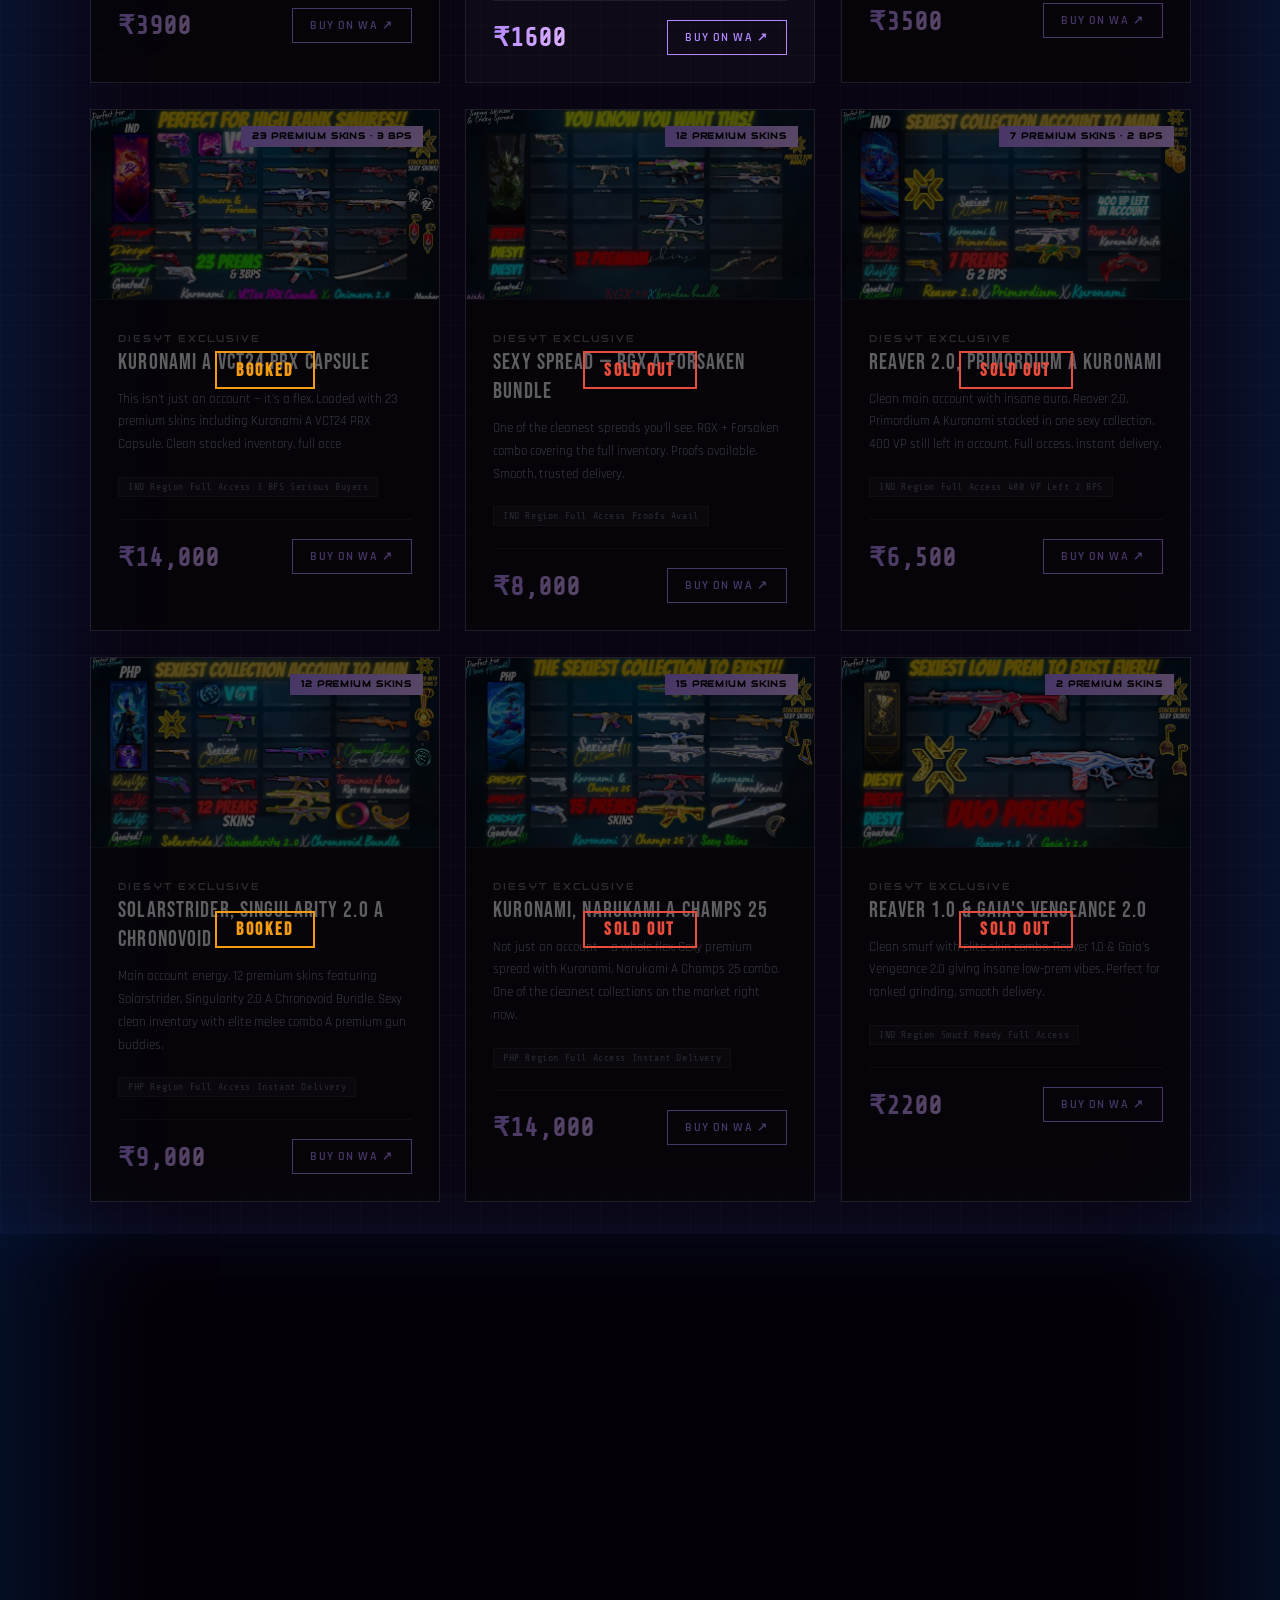
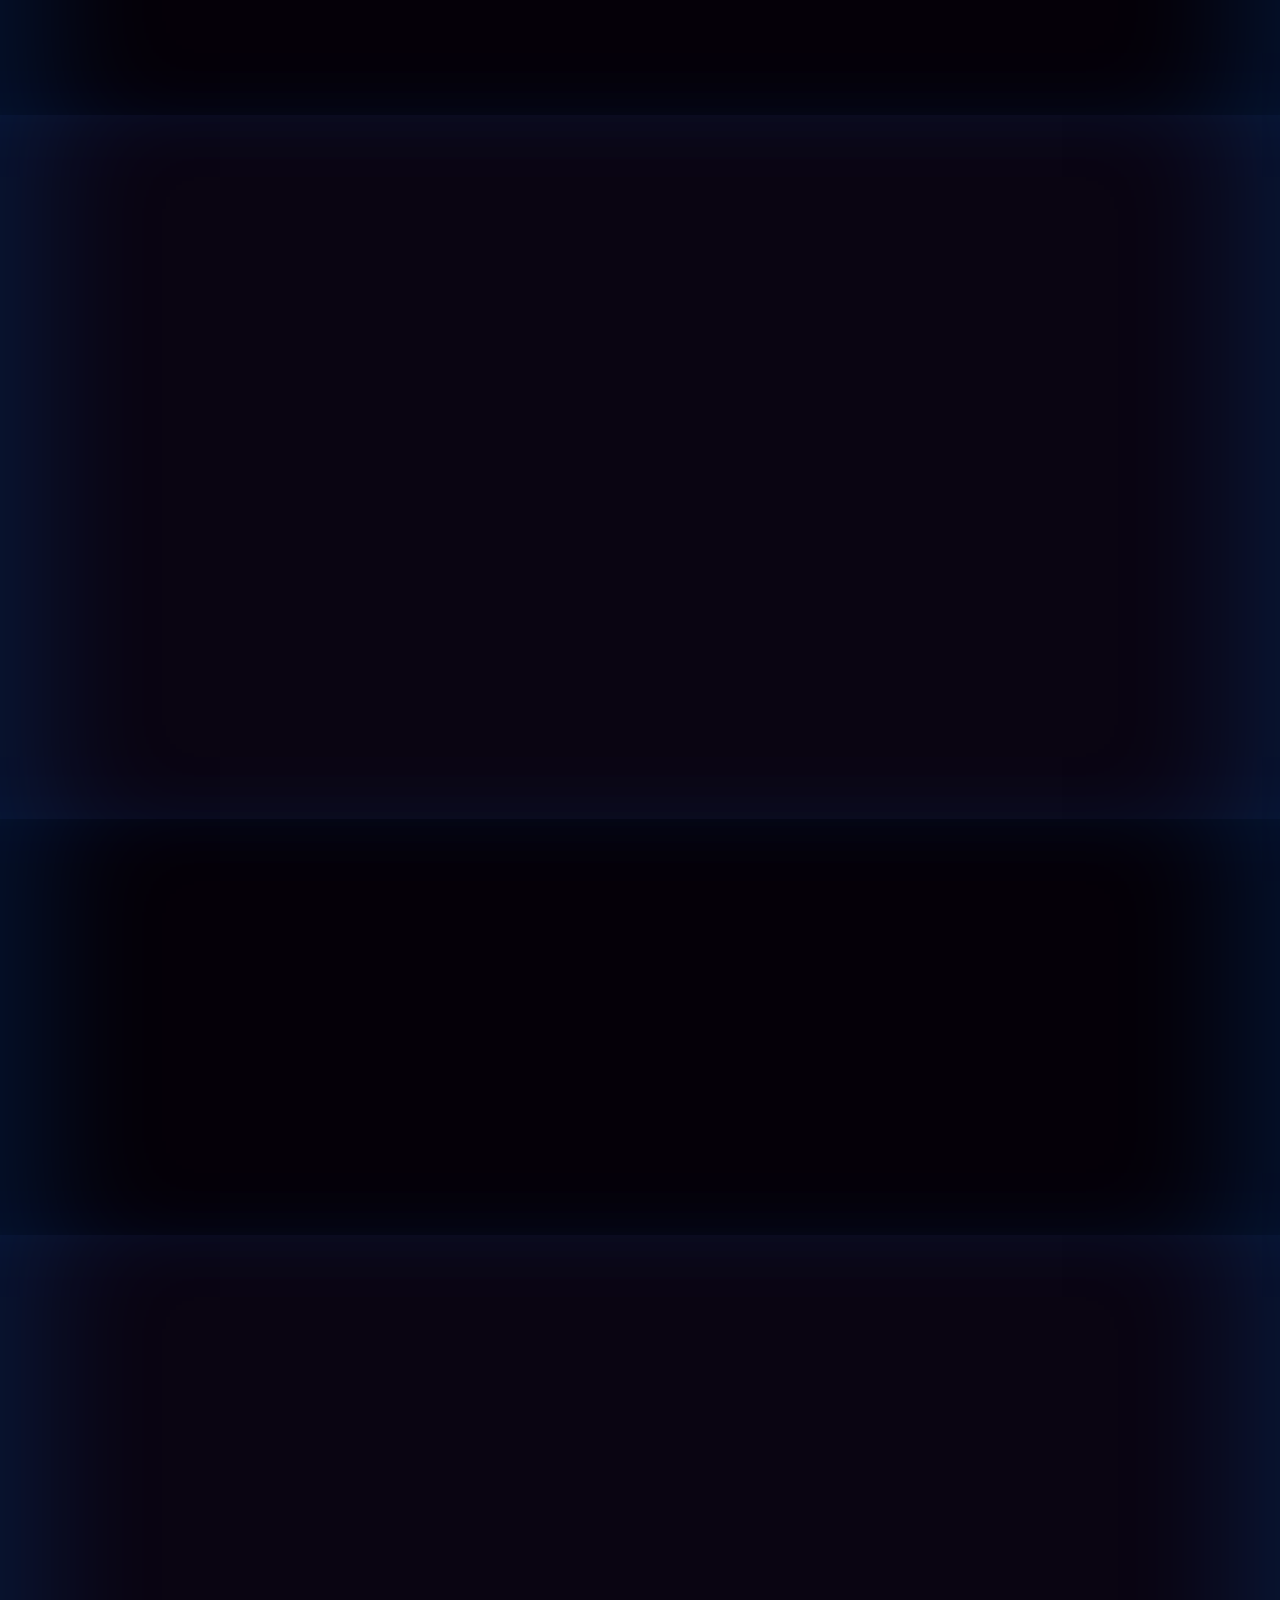
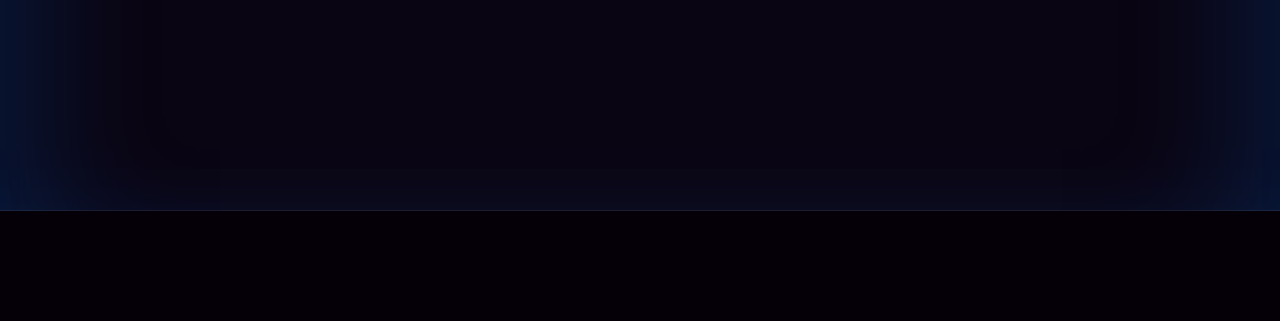
==== commit 6808607d: "Add files via upload" ====
--- a/accounts.html
+++ b/accounts.html
@@ -55,6 +55,60 @@
 
 <div class="grid">
 <!-- CARDS_START -->
+    <div class="card reveal" data-seller="krazy" data-status="available" data-region="ind" data-price="under6k" data-prems="4">
+      <div class="card-pill">4 PREM FE ACC </div>
+      <div class="card-thumb">
+        <div class="card-thumb-bg"></div>
+        <div class="card-glow"></div>
+        <img loading="lazy" decoding="async" src="img_1781466599882_4prem.jpg" alt="🔥 4 PREMS + 1 BP | GOATED SPREAD ACCOUNT 🔥">
+      </div>
+      <div class="card-body">
+        <div class="card-meta"><span style="font-family:'Audiowide',sans-serif;font-size:0.65rem;letter-spacing:0.2em;color:rgba(255,255,255,0.4);text-transform:uppercase;">KRAZY EXCLUSIVE</span></div>
+        <h3 class="card-name">🔥 4 PREMS + 1 BP | GOATED SPREAD ACCOUNT 🔥</h3>
+        <p class="card-desc">
+          💎 Premium Skins:<br>
+          Reaver Vandal<br>
+          Reaver Operator<br>
+          Reaver Odin<br>
+          Prelude to Chaos Phantom<br>
+          ⚔️ Clean premium spread with two skins bundles in one account. 
+        </p>
+        <div class="card-tags">
+          <span class="tag">First come</span>
+          <span class="tag">first served. Trusted seller • Instant delivery •</span>
+          
+        </div>
+        <div class="card-foot">
+          <div class="card-price">₹4000</div>
+          <a href="https://api.whatsapp.com/send/?phone=919999220415&text=Hey%2C+I+am+interested+in+buying+the+4+Prems+account+with+Reaver+Vandal%2C+Reaver+Operator%2C+Reaver+Odin+and+Prelude+to+Chaos+Phantom.+Please+share+the+details.&type=phone_number&app_absent=0" class="card-buy">BUY ON WA &#x2197;</a>
+        </div>
+      </div>
+      
+    </div>
+    <div class="card reveal" data-seller="diesyt" data-status="available" data-region="ind" data-price="under6k" data-prems="6">
+      <div class="card-pill">6 Premium Skins · 2 BPS</div>
+      <div class="card-thumb">
+        <div class="card-thumb-bg"></div>
+        <div class="card-glow"></div>
+        <img loading="lazy" decoding="async" src="img_1781396531146_6prems.jpg" alt="Forsaken, Prime & Neo Frontier">
+      </div>
+      <div class="card-body">
+        <div class="card-meta"><span style="font-family:'Audiowide',sans-serif;font-size:0.65rem;letter-spacing:0.2em;color:rgba(255,255,255,0.4);text-transform:uppercase;">DIESYT EXCLUSIVE</span></div>
+        <h3 class="card-name">Forsaken, Prime & Neo Frontier</h3>
+        <p class="card-desc">
+          Low prem, maximum aura. Forsaken, Prime & Neo Frontier making this one of the cleanest low spreads out there. Perfect main account.
+        </p>
+        <div class="card-tags">
+          <span class="tag">IND Region Full Access 2 BPS</span>
+          
+        </div>
+        <div class="card-foot">
+          <div class="card-price">₹5,000</div>
+          <a href="https://api.whatsapp.com/send/?phone=919999220415&text=Hey%2C+I+am+interested+in+the+6+PREMS+SKINS+account.+Please+share+details.&type=phone_number&app_absent=0" class="card-buy">BUY ON WA &#x2197;</a>
+        </div>
+      </div>
+      
+    </div>
     <div class="card reveal" data-seller="krazy" data-status="available" data-region="ap" data-price="under10k" data-prems="11">
       <div class="card-pill">11 PREM MAIN ACC</div>
       <div class="card-thumb">
@@ -77,13 +131,13 @@
           
         </div>
         <div class="card-foot">
-          <div class="card-price">₹8500</div>
-          <a href="https://api.whatsapp.com/send/?phone=919999220415&text=Hey%2C+I+am+interested+in+buying+the+11+Prems+VCT+Gen+%26+Xenohunter+Melee+account.+Please+share+the+details.&type=phone_number&app_absent=0" class="card-buy" style="padding:0.6rem 1.4rem;font-size:0.65rem;">BUY ON WA &#x2197;</a>
+          <div class="card-price">₹7500</div>
+          <a href="https://api.whatsapp.com/send/?phone=919999220415&text=Hey%2C+I+am+interested+in+buying+the+11+Prems+VCT+Gen+%26+Xenohunter+Melee+account.+Please+share+the+details.&type=phone_number&app_absent=0" class="card-buy">BUY ON WA &#x2197;</a>
         </div>
       </div>
       
     </div>
-    <div class="card reveal" data-seller="krazy" data-status="available" data-region="ind" data-price="under6k" data-prems="3">
+    <div class="card reveal" data-seller="krazy" data-status="sold" data-region="ind" data-price="under6k" data-prems="3">
       <div class="card-pill">3 PREM SEXY ACC</div>
       <div class="card-thumb">
         <div class="card-thumb-bg"></div>
@@ -105,10 +159,10 @@
         </div>
         <div class="card-foot">
           <div class="card-price">₹3900</div>
-          <a href="https://api.whatsapp.com/send/?phone=919999220415&text=Hey%2C+I+am+interested+in+buying+the+3+Prems+Kuronami+Vandal%2C+Rogue+Vandal+%26+Valiant+Hero+Operator+account.+Please+share+the+details.&type=phone_number&app_absent=0" class="card-buy" style="padding:0.6rem 1.4rem;font-size:0.65rem;">BUY ON WA &#x2197;</a>
-        </div>
-      </div>
-      
+          <a href="https://api.whatsapp.com/send/?phone=919999220415&text=Hey%2C+I+am+interested+in+buying+the+3+Prems+Kuronami+Vandal%2C+Rogue+Vandal+%26+Valiant+Hero+Operator+account.+Please+share+the+details.&type=phone_number&app_absent=0" class="card-buy">BUY ON WA &#x2197;</a>
+        </div>
+      </div>
+      <div style="position:absolute;inset:0;background:rgba(0,0,0,0.6);z-index:10;display:flex;align-items:center;justify-content:center;pointer-events:none;"><span style="font-family:'Bebas Neue',sans-serif;font-size:1.1rem;font-weight:700;color:#e74c3c;letter-spacing:0.15em;border:2px solid #e74c3c;padding:0.4rem 1.2rem;">SOLD OUT</span></div>
     </div>
     <div class="card reveal" data-seller="krazy" data-status="available" data-region="ap" data-price="under3k" data-prems="1">
       <div class="card-pill">SAFEST SOLO PREM </div>
@@ -132,13 +186,13 @@
           
         </div>
         <div class="card-foot">
-          <div class="card-price">2000</div>
-          <a href="https://api.whatsapp.com/send/?phone=919999220415&text=Hey%2C+I+am+interested+in+buying+the+Solo+Prem+Valiant+Hero+account.+Please+share+the+details.&type=phone_number&app_absent=0" class="card-buy" style="padding:0.6rem 1.4rem;font-size:0.65rem;">BUY ON WA &#x2197;</a>
+          <div class="card-price">₹1600</div>
+          <a href="https://api.whatsapp.com/send/?phone=919999220415&text=Hey%2C+I+am+interested+in+buying+the+Solo+Prem+Valiant+Hero+account.+Please+share+the+details.&type=phone_number&app_absent=0" class="card-buy">BUY ON WA &#x2197;</a>
         </div>
       </div>
       
     </div>
-    <div class="card reveal" data-seller="diesyt" data-status="available" data-region="ind" data-price="under6k" data-prems="3">
+    <div class="card reveal" data-seller="diesyt" data-status="sold" data-region="ind" data-price="under6k" data-prems="3">
       <div class="card-pill">Ascendant 1 · High Elo</div>
       <div class="card-thumb">
         <div class="card-thumb-bg"></div>
@@ -146,7 +200,7 @@
         <img loading="lazy" decoding="async" src="img_1781397875066_3prem.jpg" alt="RGX 11z Pro, Prelude 2.0 A Reaver Bandit">
       </div>
       <div class="card-body">
-        
+        <div class="card-meta"><span style="font-family:'Audiowide',sans-serif;font-size:0.65rem;letter-spacing:0.2em;color:rgba(255,255,255,0.4);text-transform:uppercase;">DIESYT EXCLUSIVE</span></div>
         <h3 class="card-name">RGX 11z Pro, Prelude 2.0 A Reaver Bandit</h3>
         <p class="card-desc">
           Cleanest combo for high elo players. Ascendant-ready account stacked with RGX 11z Pro, Prelude 2.0 A Reaver Bandit. Full access, DM fast.
@@ -160,7 +214,7 @@
           <a href="https://api.whatsapp.com/send/?phone=919999220415&text=Hey%2C+I+am+interested+in+the+ASC+1+account.+Please+share+details.&type=phone_number&app_absent=0" class="card-buy">BUY ON WA &#x2197;</a>
         </div>
       </div>
-      
+      <div style="position:absolute;inset:0;background:rgba(0,0,0,0.6);z-index:10;display:flex;align-items:center;justify-content:center;pointer-events:none;"><span style="font-family:'Bebas Neue',sans-serif;font-size:1.1rem;font-weight:700;color:#e74c3c;letter-spacing:0.15em;border:2px solid #e74c3c;padding:0.4rem 1.2rem;">SOLD OUT</span></div>
     </div>
     <div class="card reveal" data-seller="diesyt" data-status="booked" data-region="ind" data-price="above10k" data-prems="23">
       <div class="card-pill">23 Premium Skins · 3 BPS</div>
@@ -170,7 +224,7 @@
         <img loading="lazy" decoding="async" src="img_1781397744373_23prem.jpg" alt="Kuronami A VCT24 PRX Capsule">
       </div>
       <div class="card-body">
-        
+        <div class="card-meta"><span style="font-family:'Audiowide',sans-serif;font-size:0.65rem;letter-spacing:0.2em;color:rgba(255,255,255,0.4);text-transform:uppercase;">DIESYT EXCLUSIVE</span></div>
         <h3 class="card-name">Kuronami A VCT24 PRX Capsule</h3>
         <p class="card-desc">
           This isn't just an account — it's a flex. Loaded with 23 premium skins including Kuronami A VCT24 PRX Capsule. Clean stacked inventory, full acce
@@ -194,7 +248,7 @@
         <img loading="lazy" decoding="async" src="img_1781397543339_12prem2.jpg" alt="Sexy Spread — RGX A Forsaken Bundle">
       </div>
       <div class="card-body">
-        
+        <div class="card-meta"><span style="font-family:'Audiowide',sans-serif;font-size:0.65rem;letter-spacing:0.2em;color:rgba(255,255,255,0.4);text-transform:uppercase;">DIESYT EXCLUSIVE</span></div>
         <h3 class="card-name">Sexy Spread — RGX A Forsaken Bundle</h3>
         <p class="card-desc">
           One of the cleanest spreads you'll see. RGX + Forsaken combo covering the full inventory. Proofs available. Smooth, trusted delivery.
@@ -218,7 +272,7 @@
         <img loading="lazy" decoding="async" src="img_1781397447170_7prem.jpg" alt="Reaver 2.0, Primordium A Kuronami">
       </div>
       <div class="card-body">
-        
+        <div class="card-meta"><span style="font-family:'Audiowide',sans-serif;font-size:0.65rem;letter-spacing:0.2em;color:rgba(255,255,255,0.4);text-transform:uppercase;">DIESYT EXCLUSIVE</span></div>
         <h3 class="card-name">Reaver 2.0, Primordium A Kuronami</h3>
         <p class="card-desc">
           Clean main account with insane aura. Reaver 2.0, Primordium A Kuronami stacked in one sexy collection. 400 VP still left in account. Full access, instant delivery.
@@ -242,7 +296,7 @@
         <img loading="lazy" decoding="async" src="img_1781397308607_12prem.jpg" alt="Solarstrider, Singularity 2.0 A Chronovoid">
       </div>
       <div class="card-body">
-        
+        <div class="card-meta"><span style="font-family:'Audiowide',sans-serif;font-size:0.65rem;letter-spacing:0.2em;color:rgba(255,255,255,0.4);text-transform:uppercase;">DIESYT EXCLUSIVE</span></div>
         <h3 class="card-name">Solarstrider, Singularity 2.0 A Chronovoid</h3>
         <p class="card-desc">
           Main account energy. 12 premium skins featuring Solarstrider, Singularity 2.0 A Chronovoid Bundle. Sexy clean inventory with elite melee combo A premium gun buddies.
@@ -266,7 +320,7 @@
         <img loading="lazy" decoding="async" src="img_1781397114639_15prem.jpg" alt="Kuronami, Narukami A Champs 25">
       </div>
       <div class="card-body">
-        
+        <div class="card-meta"><span style="font-family:'Audiowide',sans-serif;font-size:0.65rem;letter-spacing:0.2em;color:rgba(255,255,255,0.4);text-transform:uppercase;">DIESYT EXCLUSIVE</span></div>
         <h3 class="card-name">Kuronami, Narukami A Champs 25</h3>
         <p class="card-desc">
           Not just an account — a whole flex. Sexy premium spread with Kuronami, Narukami A Champs 25 combo. One of the cleanest collections on the market right now.
@@ -290,7 +344,7 @@
         <img loading="lazy" decoding="async" src="img_1781397020349_2prem.jpg" alt="Reaver 1.0 & Gaia's Vengeance 2.0">
       </div>
       <div class="card-body">
-        
+        <div class="card-meta"><span style="font-family:'Audiowide',sans-serif;font-size:0.65rem;letter-spacing:0.2em;color:rgba(255,255,255,0.4);text-transform:uppercase;">DIESYT EXCLUSIVE</span></div>
         <h3 class="card-name">Reaver 1.0 & Gaia's Vengeance 2.0</h3>
         <p class="card-desc">
           Clean smurf with elite skin combo. Reaver 1.0 & Gaia's Vengeance 2.0 giving insane low-prem vibes. Perfect for ranked grinding, smooth delivery.
@@ -305,30 +359,6 @@
         </div>
       </div>
       <div style="position:absolute;inset:0;background:rgba(0,0,0,0.6);z-index:10;display:flex;align-items:center;justify-content:center;pointer-events:none;"><span style="font-family:'Bebas Neue',sans-serif;font-size:1.1rem;font-weight:700;color:#e74c3c;letter-spacing:0.15em;border:2px solid #e74c3c;padding:0.4rem 1.2rem;">SOLD OUT</span></div>
-    </div>
-    <div class="card reveal" data-seller="diesyt" data-status="available" data-region="ind" data-price="under6k" data-prems="6">
-      <div class="card-pill">6 Premium Skins · 2 BPS</div>
-      <div class="card-thumb">
-        <div class="card-thumb-bg"></div>
-        <div class="card-glow"></div>
-        <img loading="lazy" decoding="async" src="img_1781396531146_6prems.jpg" alt="Forsaken, Prime & Neo Frontier">
-      </div>
-      <div class="card-body">
-        
-        <h3 class="card-name">Forsaken, Prime & Neo Frontier</h3>
-        <p class="card-desc">
-          Low prem, maximum aura. Forsaken, Prime & Neo Frontier making this one of the cleanest low spreads out there. Perfect main account.
-        </p>
-        <div class="card-tags">
-          <span class="tag">IND Region Full Access 2 BPS</span>
-          
-        </div>
-        <div class="card-foot">
-          <div class="card-price">₹5,000</div>
-          <a href="https://api.whatsapp.com/send/?phone=919999220415&text=Hey%2C+I+am+interested+in+the+6+PREMS+SKINS+account.+Please+share+details.&type=phone_number&app_absent=0" class="card-buy">BUY ON WA &#x2197;</a>
-        </div>
-      </div>
-      
     </div>
 <!-- CARDS_END -->
 </div>
@@ -372,19 +402,19 @@
   <div style="display:grid;grid-template-columns:repeat(auto-fill,minmax(280px, 1fr));gap:1.4rem;max-width:1000px;margin:0 auto 3rem;">
 
     <div class="vouch-card reveal" style="padding:0;overflow:hidden;">
-      <img loading="lazy" decoding="async" src="[data-uri]" style="width:100%;display:block;border-radius:0;">
+      <img loading="lazy" decoding="async" src="images/img_c5db4b9b.jpg" style="width:100%;display:block;border-radius:0;">
     </div>
 
     <div class="vouch-card reveal" style="padding:0;overflow:hidden;transition-delay:0.1s;">
-      <img loading="lazy" decoding="async" src="[data-uri]" style="width:100%;display:block;border-radius:0;">
+      <img loading="lazy" decoding="async" src="images/img_d4d8a2ee.jpg" style="width:100%;display:block;border-radius:0;">
     </div>
 
     <div class="vouch-card reveal" style="padding:0;overflow:hidden;transition-delay:0.2s;">
-      <img loading="lazy" decoding="async" src="[data-uri]" style="width:100%;display:block;border-radius:0;">
+      <img loading="lazy" decoding="async" src="images/img_8343fe46.jpg" style="width:100%;display:block;border-radius:0;">
     </div>
 
     <div class="vouch-card reveal" style="padding:0;overflow:hidden;transition-delay:0.3s;">
-      <img loading="lazy" decoding="async" src="[data-uri]" style="width:100%;display:block;border-radius:0;">
+      <img loading="lazy" decoding="async" src="images/img_1489dfa3.jpg" style="width:100%;display:block;border-radius:0;">
     </div>
 
   </div>
--- a/style.css
+++ b/style.css
@@ -1,4 +1,4 @@
-﻿
+
     :root {
       --bg: #050008;
       --surface: #0a0512;
@@ -72,7 +72,8 @@
       opacity: 1;
     }
 
-    /* --- LAYOUT WRAPPER --- */
+    /* --- BASE & VARIABLES --- */
+    html { scroll-behavior: smooth; }
     nav, header, section, footer { position: relative; z-index: 2; }
 
     /* --- NAV --- */
@@ -389,6 +390,8 @@
       position: relative;
       overflow: hidden;
       transition: transform 0.45s cubic-bezier(0.22,1,0.36,1), box-shadow 0.45s, border-color 0.35s;
+      will-change: transform;
+      transform: translateZ(0);
     }
 
     .card::before {
@@ -435,6 +438,21 @@
       border-bottom: 1px solid var(--border);
     }
 
+    .card-thumb img {
+      width: 100%;
+      height: 100%;
+      object-fit: cover;
+      position: relative;
+      z-index: 1;
+      opacity: 0.85;
+      transition: opacity 0.3s ease, transform 0.3s ease;
+    }
+
+    .card:hover .card-thumb img {
+      opacity: 1;
+      transform: scale(1.05);
+    }
+
     .card-thumb-bg {
       position: absolute;
       inset: 0;
@@ -789,6 +807,7 @@
 
     /* --- RESPONSIVE --- */
     @media (max-width: 768px) {
+      .grid { grid-template-columns: 1fr; padding: 0 1rem; }
       .why-grid, .vouch-grid { grid-template-columns: 1fr; }
       .hero-stats { gap: 2rem; flex-wrap: wrap; }
       .stat + .stat { border-left: none; padding-left: 0; }
@@ -802,6 +821,14 @@
       #vouches { padding: 3rem 6%; }
       #cta { padding: 3rem 6%; }
       #faq { padding: 3rem 6% !important; }
+      
+      /* Mobile Hero Overlay Brightness */
+      .hero-overlay { background: linear-gradient(90deg, rgba(5,0,8,0.7) 0%, rgba(5,0,8,0.4) 40%, rgba(5,0,8,0.1) 100%) !important; }
+      .hero-video { opacity: 0.65 !important; }
+
+      /* Mobile Card Fixes */
+      .card-body { padding: 1.2rem; }
+      .card-buy { width: 100%; text-align: center; margin-top: 1rem; }
     }
   
 
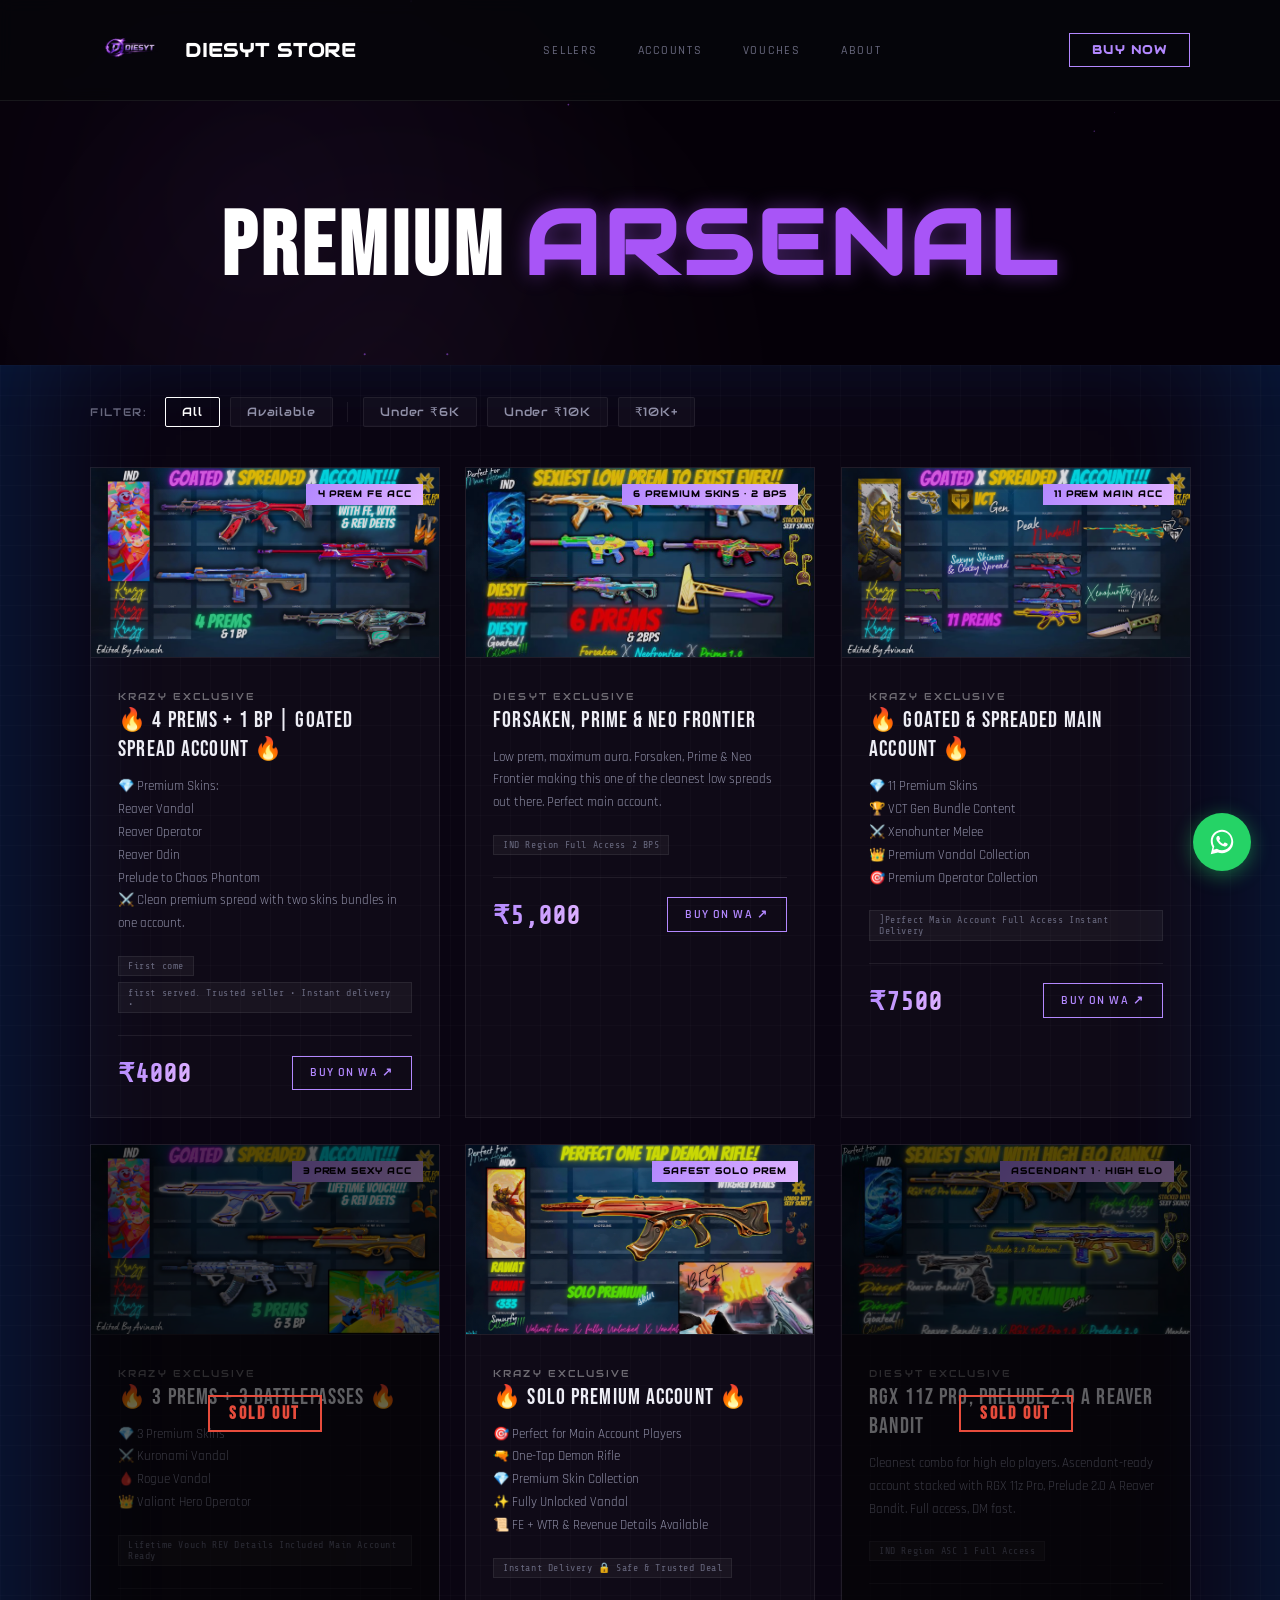
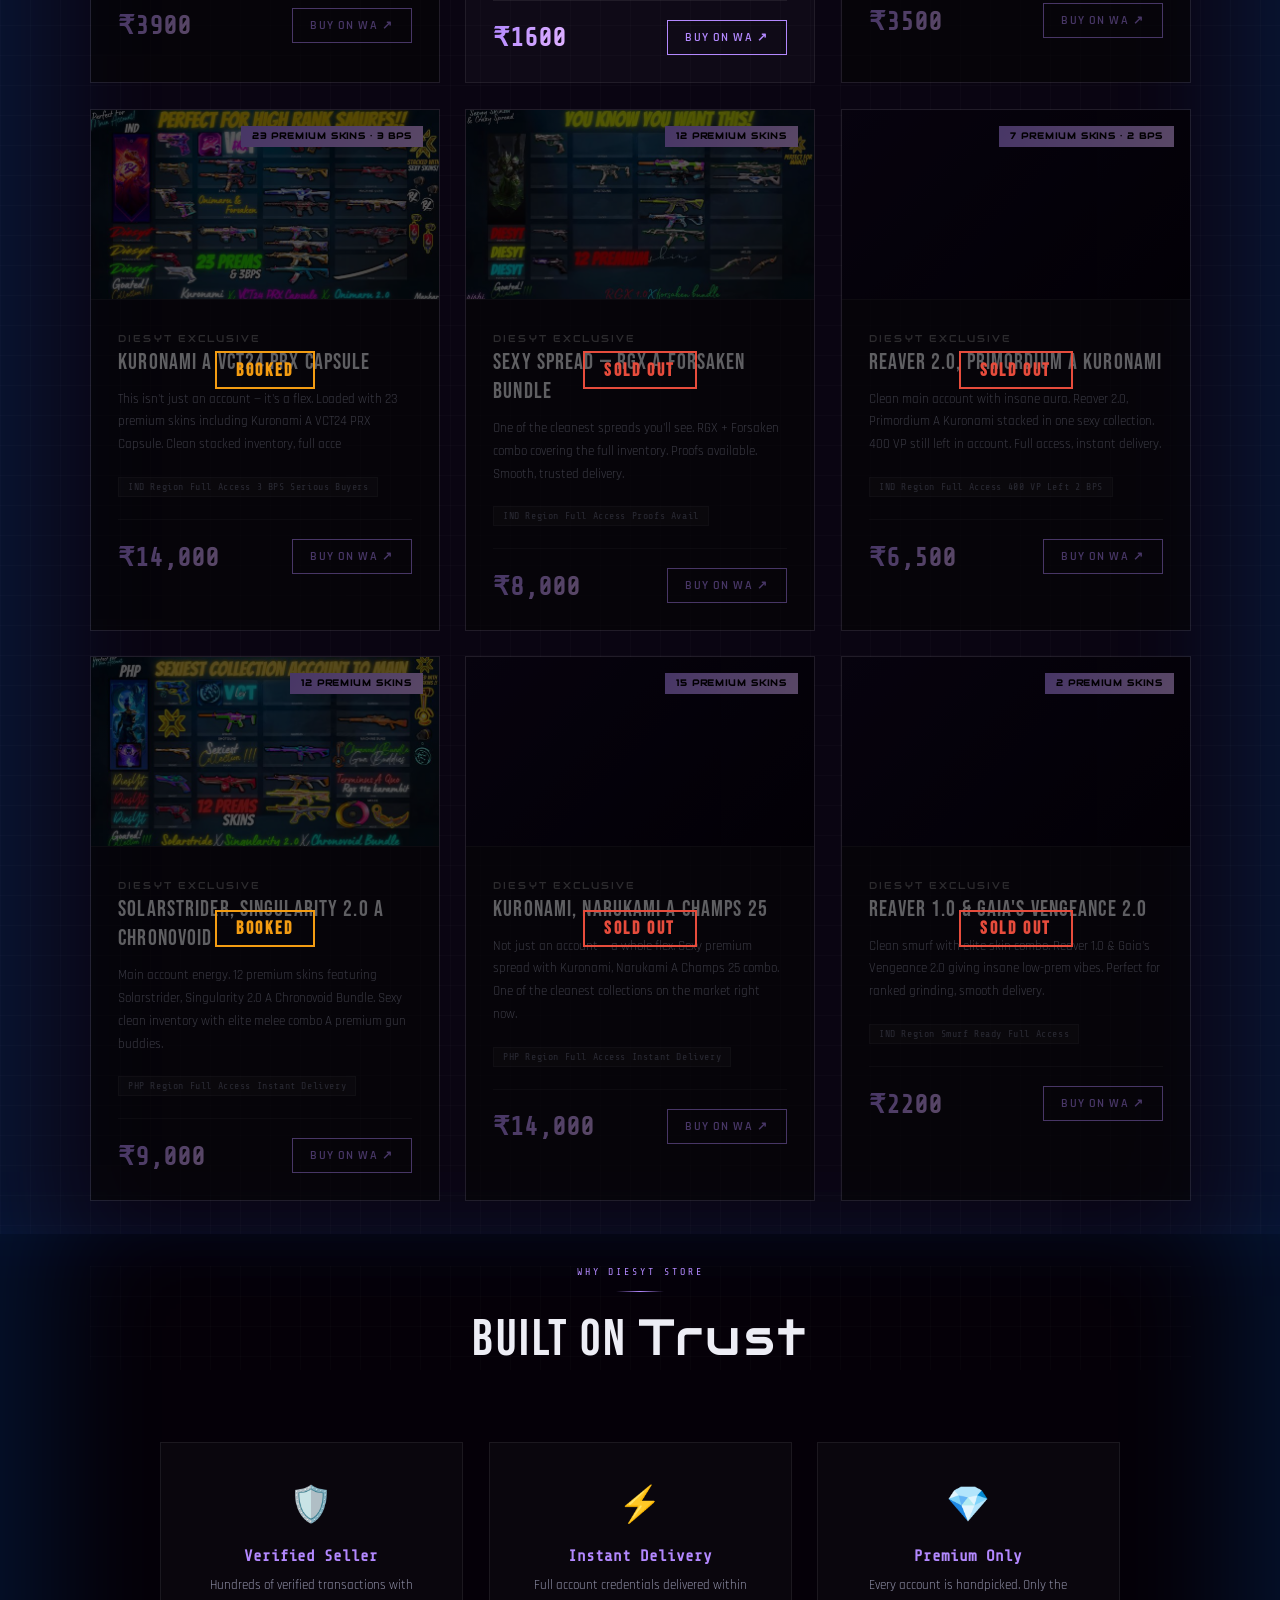
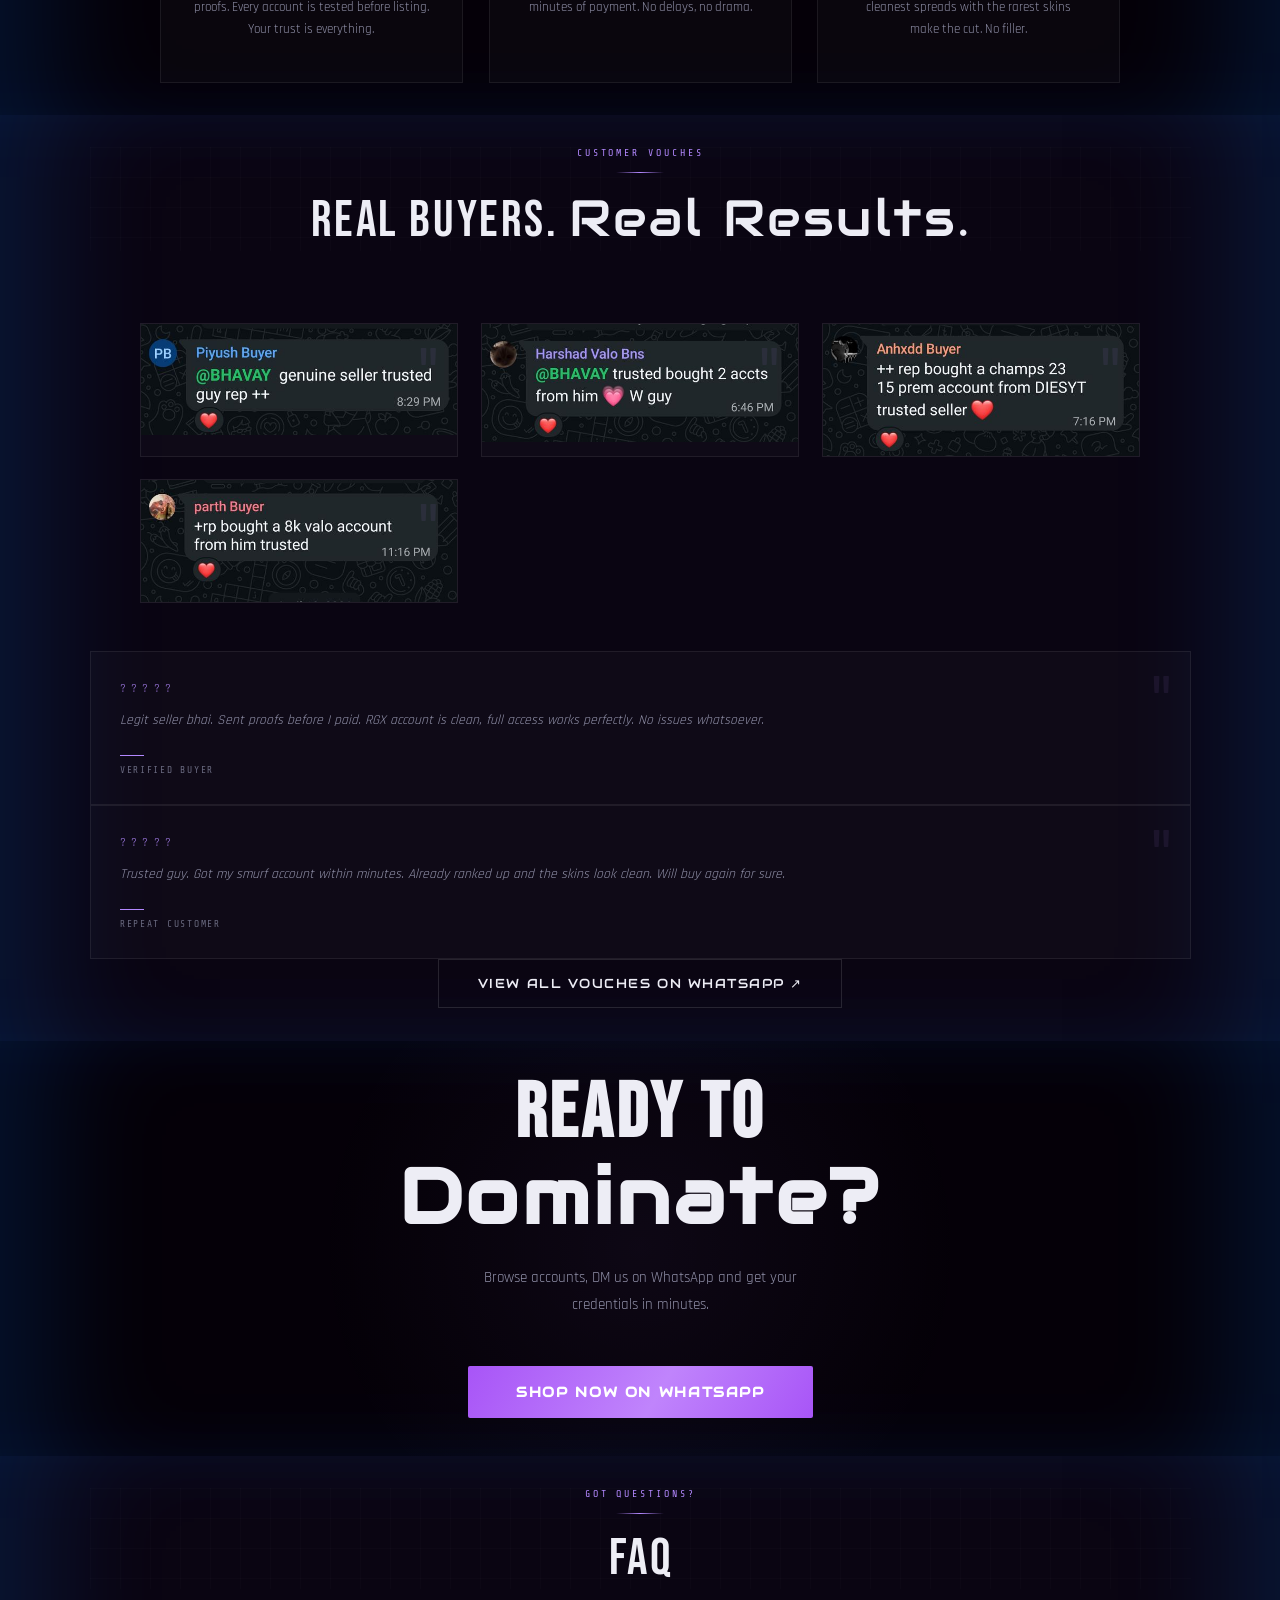
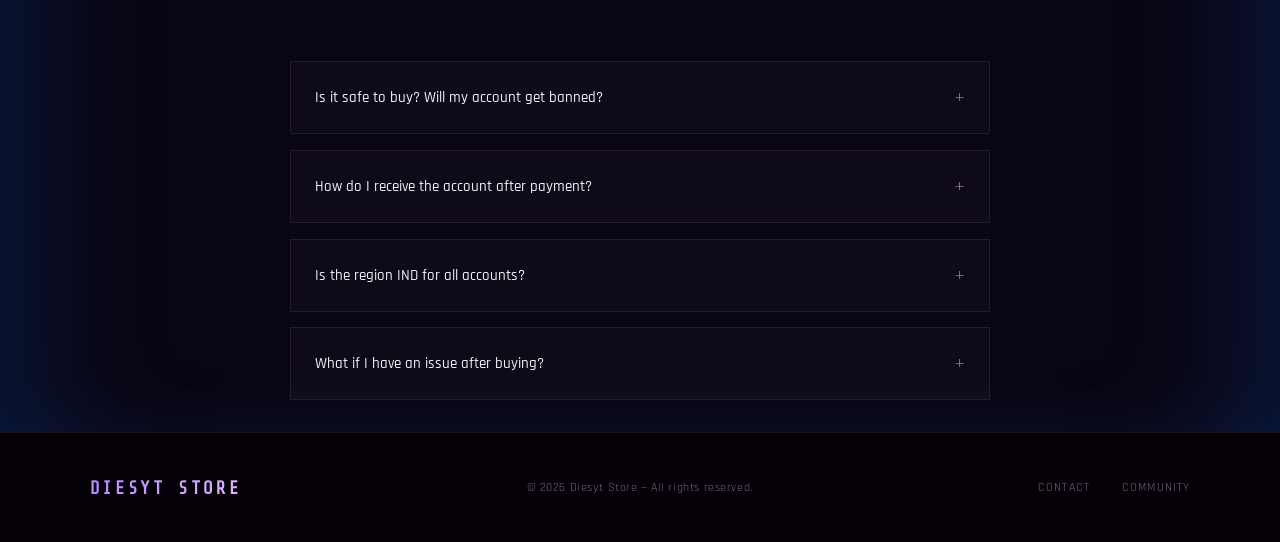
==== commit cff162f6: "Add files via upload" ====
--- a/accounts.html
+++ b/accounts.html
@@ -1,4 +1,4 @@
-﻿<!DOCTYPE html>
+<!DOCTYPE html>
 <html lang="en">
 <head>
   <meta charset="UTF-8" />
@@ -402,19 +402,19 @@
   <div style="display:grid;grid-template-columns:repeat(auto-fill,minmax(280px, 1fr));gap:1.4rem;max-width:1000px;margin:0 auto 3rem;">
 
     <div class="vouch-card reveal" style="padding:0;overflow:hidden;">
-      <img loading="lazy" decoding="async" src="images/img_c5db4b9b.jpg" style="width:100%;display:block;border-radius:0;">
+      <img loading="lazy" decoding="async" src="img_c5db4b9b.jpg" style="width:100%;display:block;border-radius:0;">
     </div>
 
     <div class="vouch-card reveal" style="padding:0;overflow:hidden;transition-delay:0.1s;">
-      <img loading="lazy" decoding="async" src="images/img_d4d8a2ee.jpg" style="width:100%;display:block;border-radius:0;">
+      <img loading="lazy" decoding="async" src="img_d4d8a2ee.jpg" style="width:100%;display:block;border-radius:0;">
     </div>
 
     <div class="vouch-card reveal" style="padding:0;overflow:hidden;transition-delay:0.2s;">
-      <img loading="lazy" decoding="async" src="images/img_8343fe46.jpg" style="width:100%;display:block;border-radius:0;">
+      <img loading="lazy" decoding="async" src="img_8343fe46.jpg" style="width:100%;display:block;border-radius:0;">
     </div>
 
     <div class="vouch-card reveal" style="padding:0;overflow:hidden;transition-delay:0.3s;">
-      <img loading="lazy" decoding="async" src="images/img_1489dfa3.jpg" style="width:100%;display:block;border-radius:0;">
+      <img loading="lazy" decoding="async" src="img_1489dfa3.jpg" style="width:100%;display:block;border-radius:0;">
     </div>
 
   </div>
--- a/style.css
+++ b/style.css
@@ -39,8 +39,7 @@
 
     /* Promote heavy offscreen sections � browser skips paint/layout until near viewport */
     #listings, #why, #vouches, #cta, #faq, footer {
-      content-visibility: auto;
-      contain-intrinsic-size: 1px 800px;
+      /* content-visibility removed to fix IntersectionObserver scroll reveal */
     }
 
     @media (prefers-reduced-motion: reduce) {
@@ -828,7 +827,9 @@
 
       /* Mobile Card Fixes */
       .card-body { padding: 1.2rem; }
-      .card-buy { width: 100%; text-align: center; margin-top: 1rem; }
+      .card-foot { flex-direction: column; align-items: stretch; gap: 0.8rem; }
+      .card-buy { width: 100%; text-align: center; margin-top: 0; }
+      .card-price { text-align: center; }
     }
   
 
